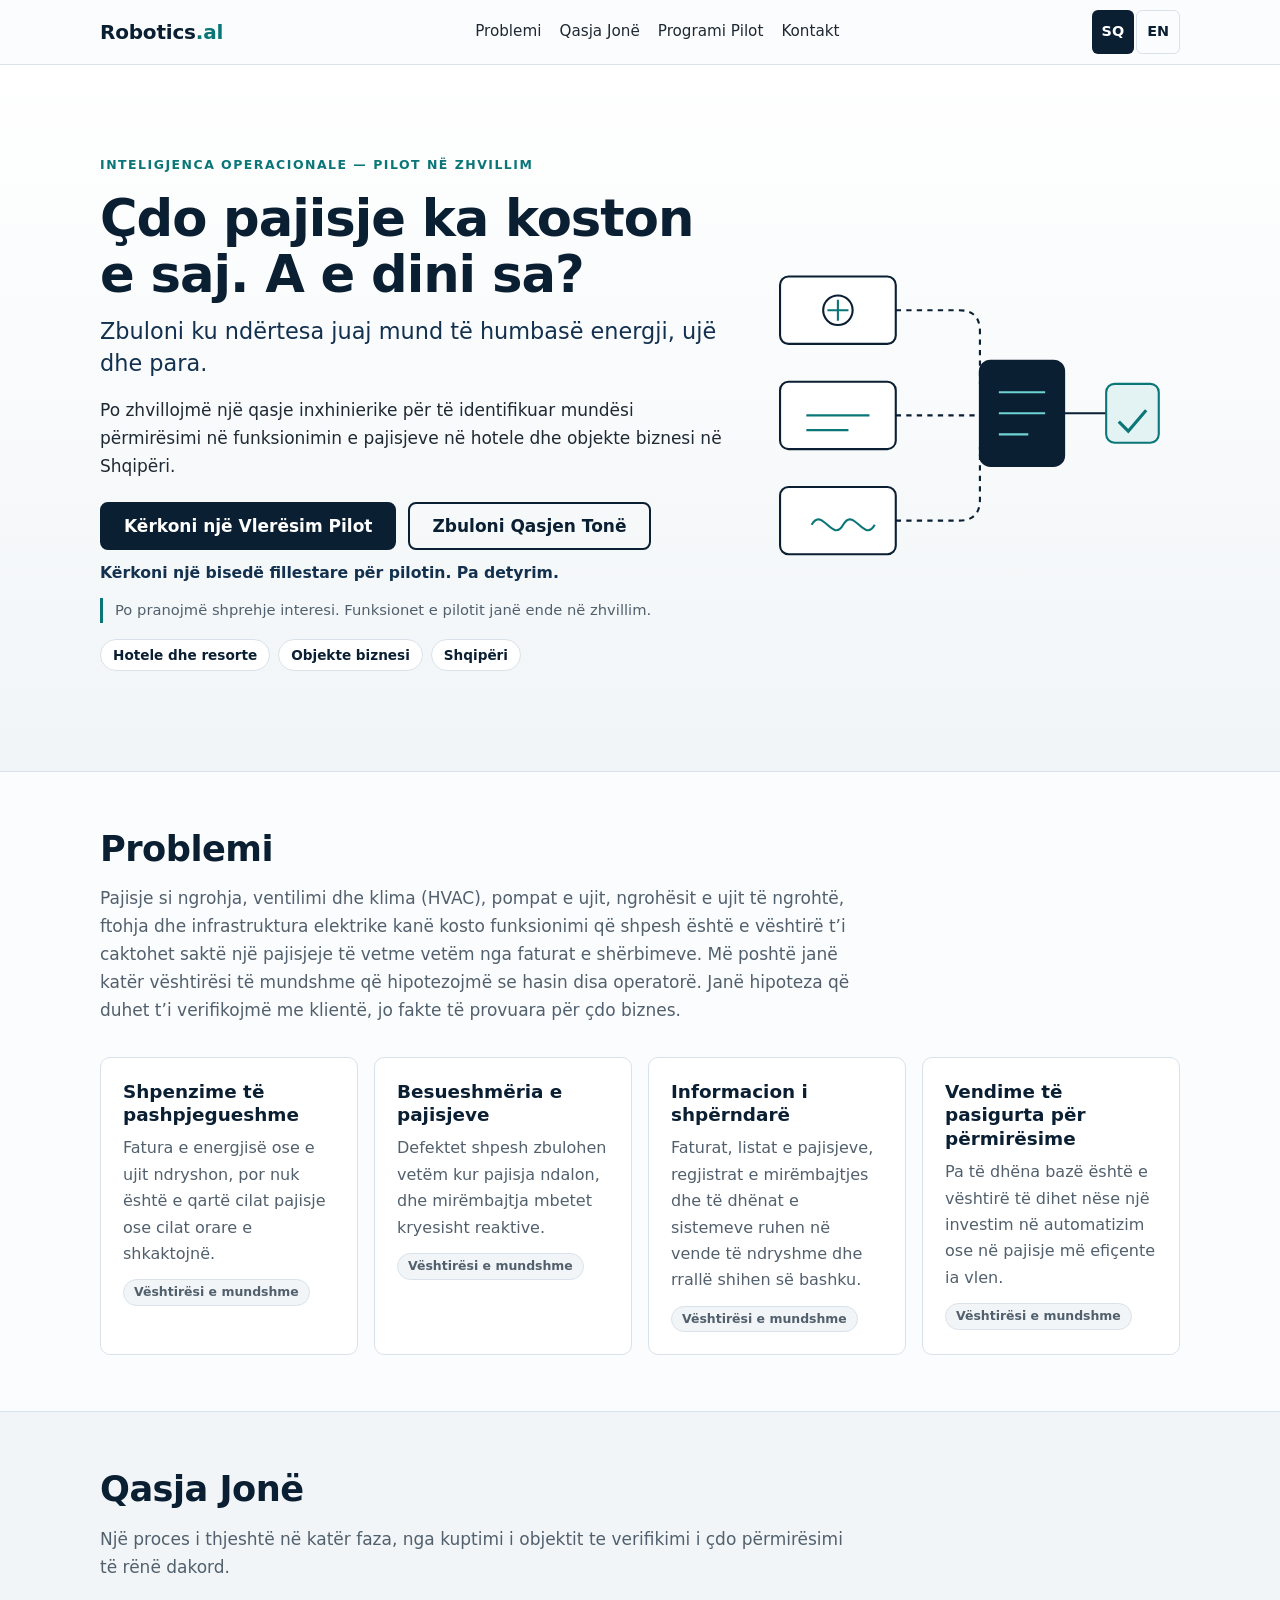
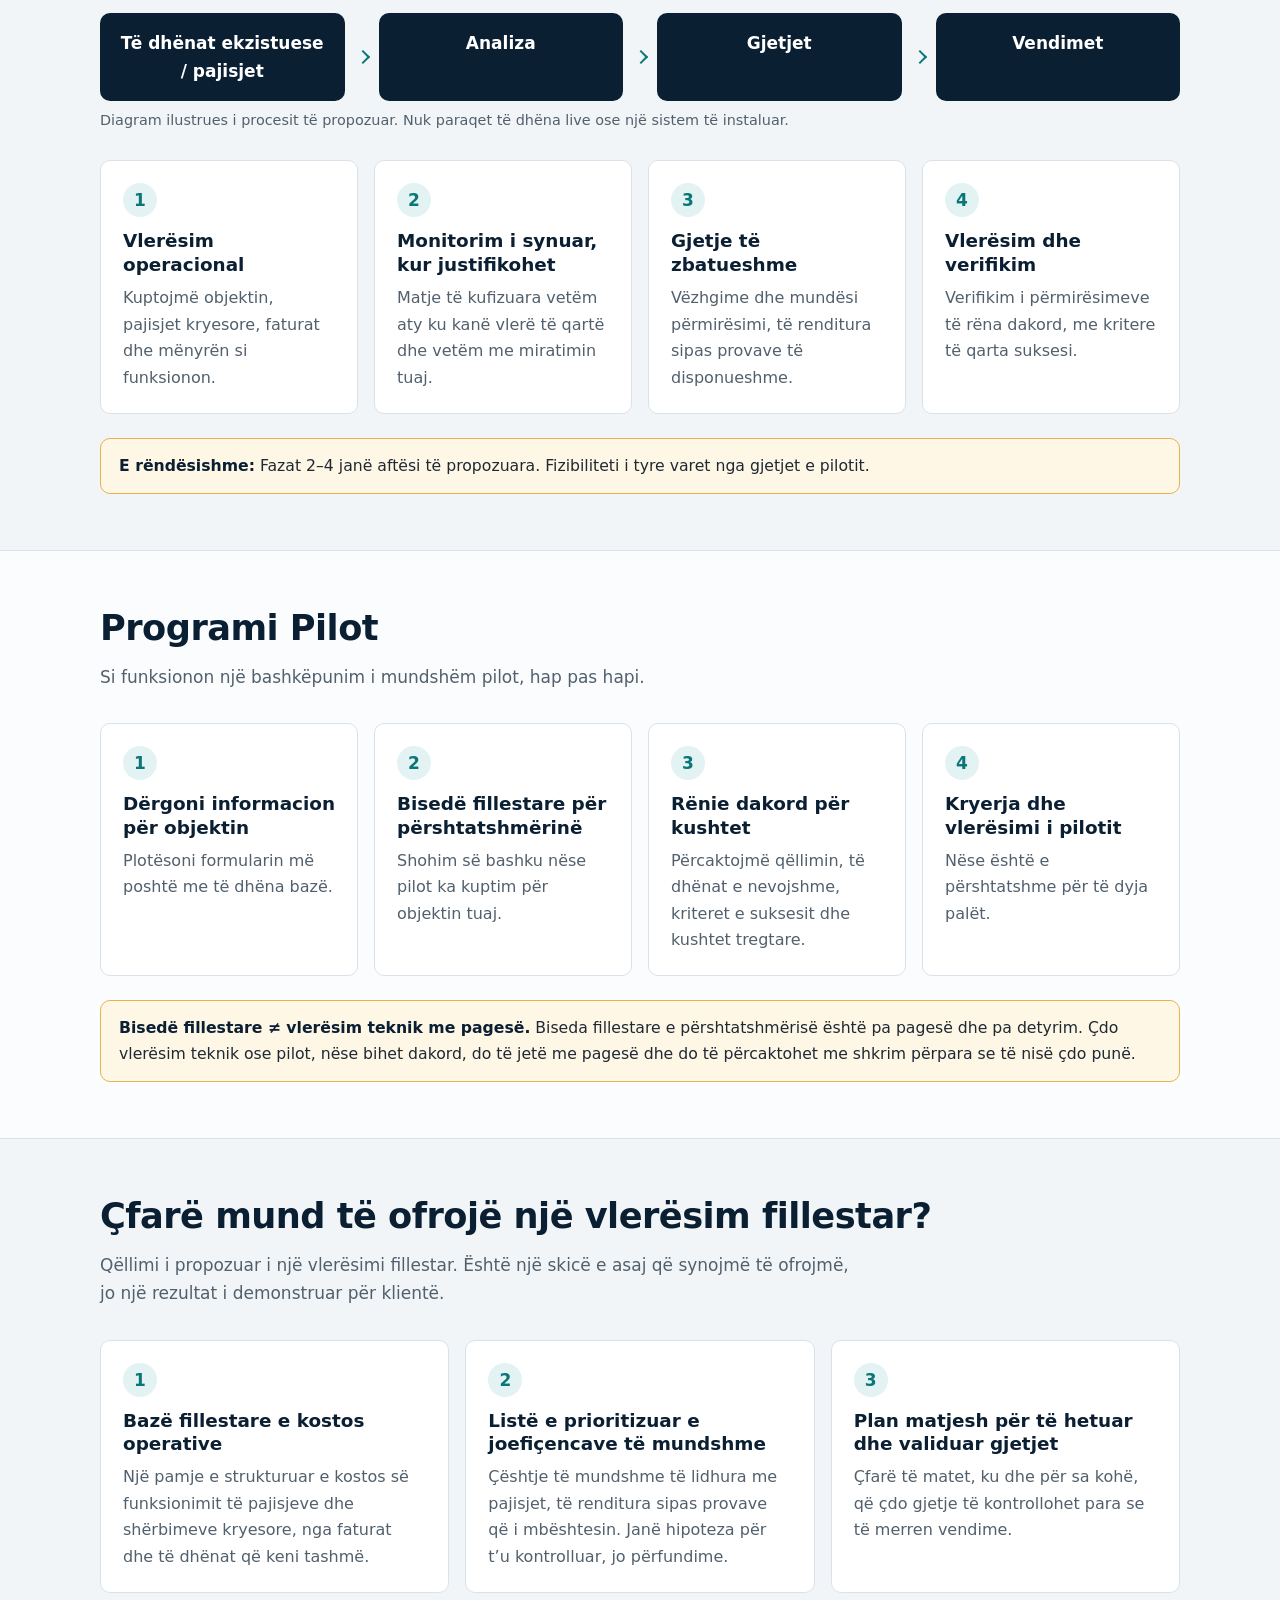
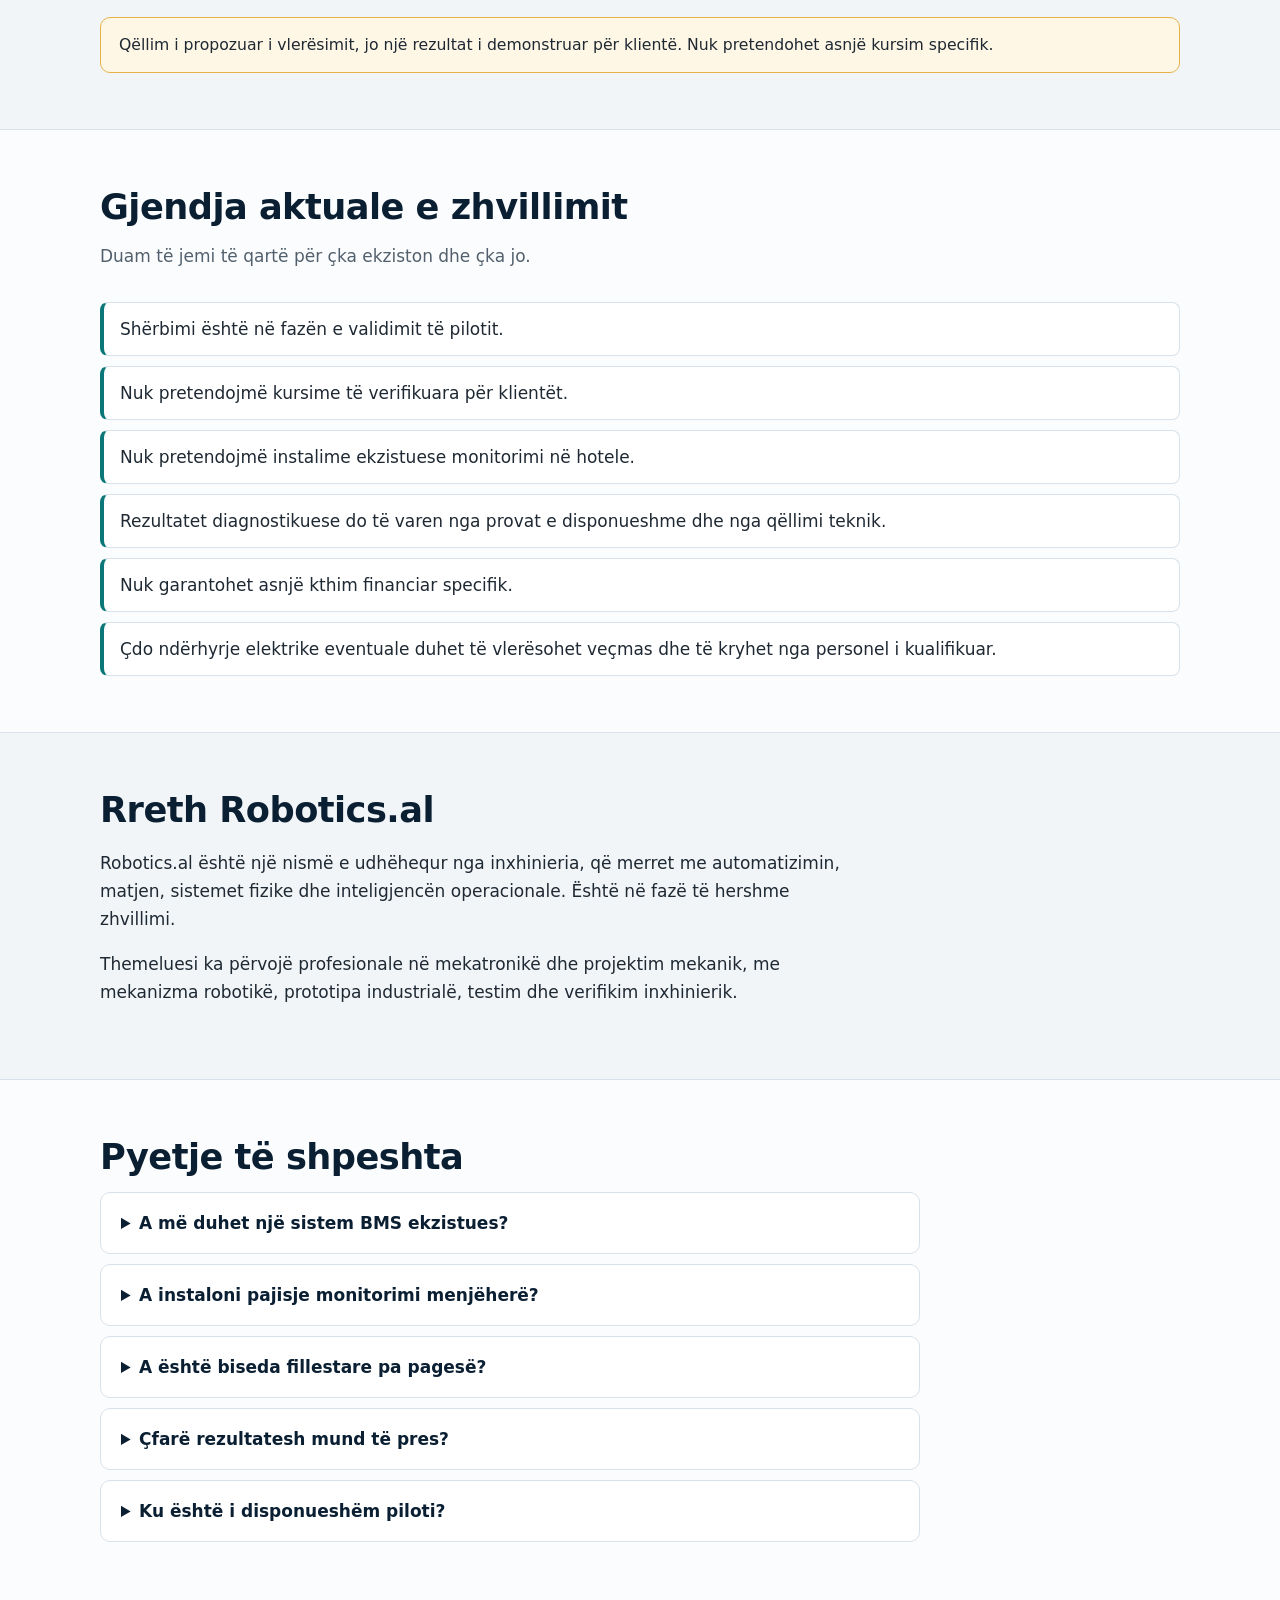
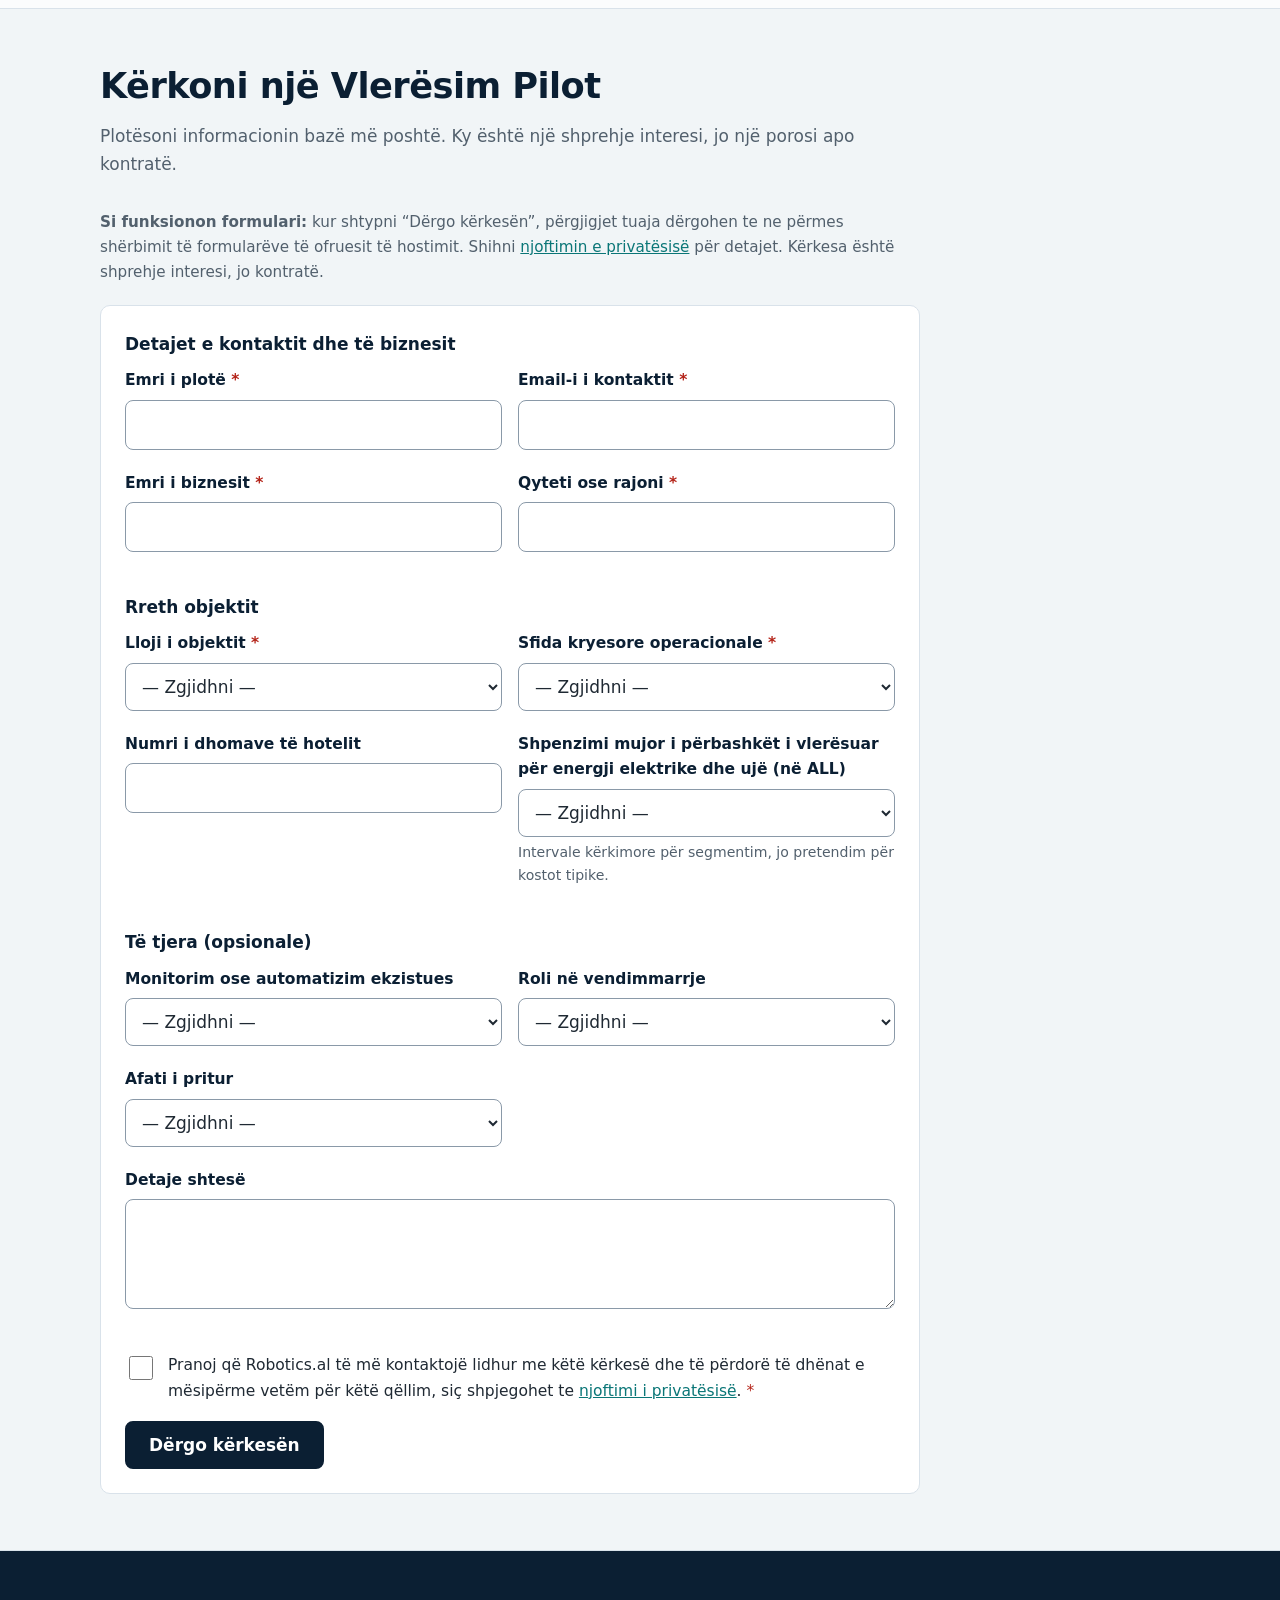
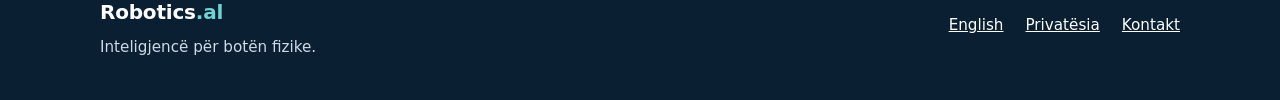
==== public/index.html @ 5d9e0611 "feat: Netlify deployment, Netlify Forms, hero clarity and assessment scope - Move site into public/ " ====
<!doctype html>
<html lang="sq">
<head>
<meta charset="utf-8">
<meta name="viewport" content="width=device-width, initial-scale=1">
<title>Robotics.al — Inteligjencë operacionale për hotele dhe objekte biznesi | Pilot në zhvillim</title>
<meta name="description" content="Robotics.al po zhvillon një qasje inxhinierike për të identifikuar mundësi përmirësimi në funksionimin e pajisjeve në hotele dhe objekte biznesi në Shqipëri. Pilot në zhvillim; po pranojmë shprehje interesi.">
<link rel="canonical" href="https://robotics.al/">
<link rel="alternate" hreflang="sq" href="https://robotics.al/">
<link rel="alternate" hreflang="en" href="https://robotics.al/en/">
<link rel="alternate" hreflang="x-default" href="https://robotics.al/">
<meta property="og:type" content="website">
<meta property="og:site_name" content="Robotics.al">
<meta property="og:title" content="Robotics.al — Inteligjencë operacionale për hotele dhe objekte biznesi | Pilot në zhvillim">
<meta property="og:description" content="Robotics.al po zhvillon një qasje inxhinierike për të identifikuar mundësi përmirësimi në funksionimin e pajisjeve në hotele dhe objekte biznesi në Shqipëri. Pilot në zhvillim; po pranojmë shprehje interesi.">
<meta property="og:url" content="https://robotics.al/">
<meta property="og:locale" content="sq_AL">
<meta property="og:image" content="https://robotics.al/assets/img/og-sq.png">
<meta property="og:image:width" content="1200">
<meta property="og:image:height" content="630">
<meta property="og:image:alt" content="Çdo pajisje ka koston e saj. A e dini sa? Robotics.al">
<meta name="twitter:card" content="summary_large_image">
<meta name="robots" content="noindex, nofollow">
<meta name="theme-color" content="#0b1f33">
<link rel="icon" href="assets/img/favicon.svg" type="image/svg+xml">
<link rel="stylesheet" href="assets/css/styles.css">
</head>
<body>
<a class="skip" href="#main">Kalo te përmbajtja</a>
<header class="site-header"><div class="wrap bar">
<a class="brand" href="./" aria-label="Robotics.al">Robotics<span>.al</span></a>
<nav class="nav" aria-label="Navigimi kryesor"><a href="./#problem">Problemi</a><a href="./#approach">Qasja Jonë</a><a href="./#pilot">Programi Pilot</a><a href="./#contact">Kontakt</a></nav>
<div class="lang" role="group" aria-label="Gjuha"><span aria-current="true">SQ</span><a href="en/" hreflang="en" lang="en">EN</a></div>
</div></header>
<main id="main">
<section class="hero"><div class="wrap"><div>
<p class="eyebrow">Inteligjenca operacionale — Pilot në zhvillim</p>
<h1>Çdo pajisje ka koston e saj. A e dini sa?</h1>
<p class="lead">Zbuloni ku ndërtesa juaj mund të humbasë energji, ujë dhe para.</p>
<p>Po zhvillojmë një qasje inxhinierike për të identifikuar mundësi përmirësimi në funksionimin e pajisjeve në hotele dhe objekte biznesi në Shqipëri.</p>
<div class="cta"><a class="btn btn-primary" href="#contact">Kërkoni një Vlerësim Pilot</a><a class="btn btn-secondary" href="#approach">Zbuloni Qasjen Tonë</a></div>
<p class="micro">Kërkoni një bisedë fillestare për pilotin. Pa detyrim.</p>
<p class="disclosure">Po pranojmë shprehje interesi. Funksionet e pilotit janë ende në zhvillim.</p>
<ul class="audience"><li>Hotele dhe resorte</li><li>Objekte biznesi</li><li>Shqipëri</li></ul>
</div><svg class="hero-art" viewBox="0 0 400 320" role="img" aria-label="Skemë ilustruese: pajisje të lidhura me analizë dhe vendime" xmlns="http://www.w3.org/2000/svg">
<g fill="none" stroke="#0b1f33" stroke-width="2">
<rect x="20" y="30" width="110" height="64" rx="8" fill="#fff"/><rect x="20" y="130" width="110" height="64" rx="8" fill="#fff"/><rect x="20" y="230" width="110" height="64" rx="8" fill="#fff"/>
<circle cx="75" cy="62" r="14"/><path d="M75 52v20M65 62h20" stroke="#0a7677"/>
<path d="M45 162h60M45 176h40" stroke="#0a7677"/><path d="M50 266c10-18 20 18 30 0s20 18 30 0" stroke="#0a7677"/>
<path d="M130 62h60q20 0 20 20v50M130 162h80M130 262h60q20 0 20-20v-50" stroke-dasharray="5 5"/>
<rect x="210" y="110" width="80" height="100" rx="10" fill="#0b1f33"/><path d="M228 140h44M228 160h44M228 180h28" stroke="#6fd3d3"/>
<path d="M290 160h40"/><rect x="330" y="132" width="50" height="56" rx="8" fill="#e3f2f2" stroke="#0a7677"/><path d="M342 168l9 9 17-20" stroke="#0a7677" stroke-width="3"/>
</g></svg></div></section>
<section id="problem"><div class="wrap"><h2>Problemi</h2><p class="intro">Pajisje si ngrohja, ventilimi dhe klima (HVAC), pompat e ujit, ngrohësit e ujit të ngrohtë, ftohja dhe infrastruktura elektrike kanë kosto funksionimi që shpesh është e vështirë t’i caktohet saktë një pajisjeje të vetme vetëm nga faturat e shërbimeve. Më poshtë janë katër vështirësi të mundshme që hipotezojmë se hasin disa operatorë. Janë hipoteza që duhet t’i verifikojmë me klientë, jo fakte të provuara për çdo biznes.</p><div class="grid cols-4"><div class="card"><h3>Shpenzime të pashpjegueshme</h3><p>Fatura e energjisë ose e ujit ndryshon, por nuk është e qartë cilat pajisje ose cilat orare e shkaktojnë.</p><span class="tag">Vështirësi e mundshme</span></div><div class="card"><h3>Besueshmëria e pajisjeve</h3><p>Defektet shpesh zbulohen vetëm kur pajisja ndalon, dhe mirëmbajtja mbetet kryesisht reaktive.</p><span class="tag">Vështirësi e mundshme</span></div><div class="card"><h3>Informacion i shpërndarë</h3><p>Faturat, listat e pajisjeve, regjistrat e mirëmbajtjes dhe të dhënat e sistemeve ruhen në vende të ndryshme dhe rrallë shihen së bashku.</p><span class="tag">Vështirësi e mundshme</span></div><div class="card"><h3>Vendime të pasigurta për përmirësime</h3><p>Pa të dhëna bazë është e vështirë të dihet nëse një investim në automatizim ose në pajisje më efiçente ia vlen.</p><span class="tag">Vështirësi e mundshme</span></div></div></div></section>
<section id="approach" class="alt"><div class="wrap"><h2>Qasja Jonë</h2><p class="intro">Një proces i thjeshtë në katër faza, nga kuptimi i objektit te verifikimi i çdo përmirësimi të rënë dakord.</p>
<ol class="flow" aria-label="Diagram ilustrues i procesit të propozuar. Nuk paraqet të dhëna live ose një sistem të instaluar."><li>Të dhënat ekzistuese / pajisjet</li><li>Analiza</li><li>Gjetjet</li><li>Vendimet</li></ol><p class="caption">Diagram ilustrues i procesit të propozuar. Nuk paraqet të dhëna live ose një sistem të instaluar.</p>
<div class="grid cols-4 mt"><div class="card"><span class="num" aria-hidden="true">1</span><h3>Vlerësim operacional</h3><p>Kuptojmë objektin, pajisjet kryesore, faturat dhe mënyrën si funksionon.</p></div><div class="card"><span class="num" aria-hidden="true">2</span><h3>Monitorim i synuar, kur justifikohet</h3><p>Matje të kufizuara vetëm aty ku kanë vlerë të qartë dhe vetëm me miratimin tuaj.</p></div><div class="card"><span class="num" aria-hidden="true">3</span><h3>Gjetje të zbatueshme</h3><p>Vëzhgime dhe mundësi përmirësimi, të renditura sipas provave të disponueshme.</p></div><div class="card"><span class="num" aria-hidden="true">4</span><h3>Vlerësim dhe verifikim</h3><p>Verifikim i përmirësimeve të rëna dakord, me kritere të qarta suksesi.</p></div></div><div class="note"><strong>E rëndësishme:</strong> Fazat 2–4 janë aftësi të propozuara. Fizibiliteti i tyre varet nga gjetjet e pilotit.</div></div></section>
<section id="pilot"><div class="wrap"><h2>Programi Pilot</h2><p class="intro">Si funksionon një bashkëpunim i mundshëm pilot, hap pas hapi.</p><div class="grid cols-4"><div class="card"><span class="num" aria-hidden="true">1</span><h3>Dërgoni informacion për objektin</h3><p>Plotësoni formularin më poshtë me të dhëna bazë.</p></div><div class="card"><span class="num" aria-hidden="true">2</span><h3>Bisedë fillestare për përshtatshmërinë</h3><p>Shohim së bashku nëse pilot ka kuptim për objektin tuaj.</p></div><div class="card"><span class="num" aria-hidden="true">3</span><h3>Rënie dakord për kushtet</h3><p>Përcaktojmë qëllimin, të dhënat e nevojshme, kriteret e suksesit dhe kushtet tregtare.</p></div><div class="card"><span class="num" aria-hidden="true">4</span><h3>Kryerja dhe vlerësimi i pilotit</h3><p>Nëse është e përshtatshme për të dyja palët.</p></div></div><div class="note"><strong>Bisedë fillestare ≠ vlerësim teknik me pagesë.</strong> Biseda fillestare e përshtatshmërisë është pa pagesë dhe pa detyrim. Çdo vlerësim teknik ose pilot, nëse bihet dakord, do të jetë me pagesë dhe do të përcaktohet me shkrim përpara se të nisë çdo punë.</div></div></section>
<section id="assessment" class="alt"><div class="wrap"><h2>Çfarë mund të ofrojë një vlerësim fillestar?</h2><p class="intro">Qëllimi i propozuar i një vlerësimi fillestar. Është një skicë e asaj që synojmë të ofrojmë, jo një rezultat i demonstruar për klientë.</p><div class="grid cols-3"><div class="card"><span class="num" aria-hidden="true">1</span><h3>Bazë fillestare e kostos operative</h3><p>Një pamje e strukturuar e kostos së funksionimit të pajisjeve dhe shërbimeve kryesore, nga faturat dhe të dhënat që keni tashmë.</p></div><div class="card"><span class="num" aria-hidden="true">2</span><h3>Listë e prioritizuar e joefiçencave të mundshme</h3><p>Çështje të mundshme të lidhura me pajisjet, të renditura sipas provave që i mbështesin. Janë hipoteza për t’u kontrolluar, jo përfundime.</p></div><div class="card"><span class="num" aria-hidden="true">3</span><h3>Plan matjesh për të hetuar dhe validuar gjetjet</h3><p>Çfarë të matet, ku dhe për sa kohë, që çdo gjetje të kontrollohet para se të merren vendime.</p></div></div><div class="note">Qëllim i propozuar i vlerësimit, jo një rezultat i demonstruar për klientë. Nuk pretendohet asnjë kursim specifik.</div></div></section>
<section id="status"><div class="wrap"><h2>Gjendja aktuale e zhvillimit</h2><p class="intro">Duam të jemi të qartë për çka ekziston dhe çka jo.</p><ul class="status"><li>Shërbimi është në fazën e validimit të pilotit.</li><li>Nuk pretendojmë kursime të verifikuara për klientët.</li><li>Nuk pretendojmë instalime ekzistuese monitorimi në hotele.</li><li>Rezultatet diagnostikuese do të varen nga provat e disponueshme dhe nga qëllimi teknik.</li><li>Nuk garantohet asnjë kthim financiar specifik.</li><li>Çdo ndërhyrje elektrike eventuale duhet të vlerësohet veçmas dhe të kryhet nga personel i kualifikuar.</li></ul></div></section>
<section id="about" class="alt"><div class="wrap"><h2>Rreth Robotics.al</h2><div class="measure"><p>Robotics.al është një nismë e udhëhequr nga inxhinieria, që merret me automatizimin, matjen, sistemet fizike dhe inteligjencën operacionale. Është në fazë të hershme zhvillimi.</p><p>Themeluesi ka përvojë profesionale në mekatronikë dhe projektim mekanik, me mekanizma robotikë, prototipa industrialë, testim dhe verifikim inxhinierik.</p></div></div></section>
<section id="faq"><div class="wrap"><h2>Pyetje të shpeshta</h2><div class="measure-wide"><details><summary>A më duhet një sistem BMS ekzistues?</summary><p>Jo. Një BMS ose matës ekzistues mund të ndihmojë, por nuk është kusht. Pika e nisjes është një bisedë mbi të dhënat që keni tashmë, si faturat, lista e pajisjeve dhe regjistrat e mirëmbajtjes.</p></details><details><summary>A instaloni pajisje monitorimi menjëherë?</summary><p>Jo. Fillojmë me një vlerësim. Monitorimi propozohet vetëm aty ku justifikohet dhe bie dakord me shkrim. Çdo punë elektrike vlerësohet veçmas dhe kryhet nga personel i kualifikuar.</p></details><details><summary>A është biseda fillestare pa pagesë?</summary><p>Po, biseda fillestare e përshtatshmërisë është pa pagesë dhe pa detyrim. Një vlerësim teknik ose pilot, nëse bihet dakord, do të ketë kosto që përcaktohet paraprakisht.</p></details><details><summary>Çfarë rezultatesh mund të pres?</summary><p>Nuk premtojmë kursime. Pilot mund të nxjerrë vëzhgime dhe mundësi përmirësimi, ose të konkludojë se ka pak për t’u përmirësuar. Rezultati varet nga provat e disponueshme dhe nga qëllimi i rënë dakord.</p></details><details><summary>Ku është i disponueshëm piloti?</summary><p>Fokusi ynë është te objektet në Shqipëri. Disponueshmëria sipas qytetit ose rajonit do të konfirmohet në bisedën fillestare.</p></details></div></div></section>
<section id="contact" class="alt"><div class="wrap"><h2>Kërkoni një Vlerësim Pilot</h2><p class="intro">Plotësoni informacionin bazë më poshtë. Ky është një shprehje interesi, jo një porosi apo kontratë.</p><p class="mailnote"><strong>Si funksionon formulari:</strong> kur shtypni “Dërgo kërkesën”, përgjigjet tuaja dërgohen te ne përmes shërbimit të formularëve të ofruesit të hostimit. Shihni <a href="privacy/">njoftimin e privatësisë</a> për detajet. Kërkesa është shprehje interesi, jo kontratë.</p><form id="enquiry-form" class="form" name="pilot-enquiry" method="POST" action="thank-you/" data-netlify="true" netlify-honeypot="bot-field" data-err-required="Kjo fushë është e detyrueshme." data-err-email="Shkruani një adresë emaili të vlefshme." data-err-summary="Ju lutemi korrigjoni fushat e shënuara." data-sending="Po dërgohet…" data-success="Faleminderit. Kërkesa juaj u pranua. Do t’ju kontaktojmë për të diskutuar përshtatshmërinë e pilotit." data-err-send="Kërkesa nuk u dërgua. Ju lutemi provoni përsëri pas pak. Të dhënat tuaja janë ruajtur në formular." data-send="Dërgo kërkesën">
<input type="hidden" name="form-name" value="pilot-enquiry"><input type="hidden" name="language" value="sq">
<p class="hp" hidden><label>Do not fill this out: <input name="bot-field" tabindex="-1" autocomplete="off"></label></p>
<fieldset><legend>Detajet e kontaktit dhe të biznesit</legend>
<div class="row two"><div class="field"><label for="f-name">Emri i plotë <span class="req" aria-hidden="true">*</span></label><input id="f-name" name="name" type="text" required aria-required="true" aria-describedby="err-f-name" autocomplete="name"><p class="error" id="err-f-name" role="alert"></p></div><div class="field"><label for="f-email">Email-i i kontaktit <span class="req" aria-hidden="true">*</span></label><input id="f-email" name="email" type="email" required aria-required="true" aria-describedby="err-f-email" autocomplete="email" inputmode="email"><p class="error" id="err-f-email" role="alert"></p></div></div>
<div class="row two"><div class="field"><label for="f-biz">Emri i biznesit <span class="req" aria-hidden="true">*</span></label><input id="f-biz" name="business" type="text" required aria-required="true" aria-describedby="err-f-biz" autocomplete="organization"><p class="error" id="err-f-biz" role="alert"></p></div><div class="field"><label for="f-city">Qyteti ose rajoni <span class="req" aria-hidden="true">*</span></label><input id="f-city" name="city" type="text" required aria-required="true" aria-describedby="err-f-city" ><p class="error" id="err-f-city" role="alert"></p></div></div>
</fieldset>
<fieldset><legend>Rreth objektit</legend>
<div class="row two"><div class="field"><label for="f-type">Lloji i objektit <span class="req" aria-hidden="true">*</span></label><select id="f-type" name="facility_type" required aria-required="true" aria-describedby="err-f-type"><option value="">— Zgjidhni —</option><option value="hotel">Hotel ose resort</option><option value="guesthouse">Pension ose bujtinë</option><option value="commercial">Ndërtesë biznesi ose zyra</option><option value="retail">Qendër tregtare ose dyqan</option><option value="other">Tjetër</option></select><p class="error" id="err-f-type" role="alert"></p></div><div class="field"><label for="f-chal">Sfida kryesore operacionale <span class="req" aria-hidden="true">*</span></label><select id="f-chal" name="challenge" required aria-required="true" aria-describedby="err-f-chal"><option value="">— Zgjidhni —</option><option value="costs">Shpenzime të pashpjegueshme energjie ose uji</option><option value="maintenance">Defekte dhe mirëmbajtje e pajisjeve</option><option value="visibility">Mungesë dukshmërie mbi funksionimin e pajisjeve</option><option value="investment">Vlerësimi i investimeve në automatizim</option><option value="other">Tjetër</option></select><p class="error" id="err-f-chal" role="alert"></p></div></div>
<div class="row two"><div class="field"><label for="f-rooms">Numri i dhomave të hotelit</label><input id="f-rooms" name="rooms" type="number" aria-describedby="err-f-rooms" min="0" max="5000" inputmode="numeric"><p class="error" id="err-f-rooms" role="alert"></p></div><div class="field"><label for="f-spend">Shpenzimi mujor i përbashkët i vlerësuar për energji elektrike dhe ujë (në ALL)</label><select id="f-spend" name="monthly_spend" aria-describedby="err-f-spend h-f-spend"><option value="">— Zgjidhni —</option><option value="lt100">Nën 100,000 ALL</option><option value="100-300">100,000–300,000 ALL</option><option value="300-700">300,000–700,000 ALL</option><option value="gt700">Mbi 700,000 ALL</option><option value="unknown">Nuk e di / preferoj të mos e them</option></select><p class="hint" id="h-f-spend">Intervale kërkimore për segmentim, jo pretendim për kostot tipike.</p><p class="error" id="err-f-spend" role="alert"></p></div></div>
</fieldset>
<fieldset><legend>Të tjera (opsionale)</legend>
<div class="row two"><div class="field"><label for="f-mon">Monitorim ose automatizim ekzistues</label><select id="f-mon" name="monitoring" aria-describedby="err-f-mon"><option value="">— Zgjidhni —</option><option value="none">Asnjë</option><option value="bms">Sistem BMS</option><option value="some">Disa matës ose sensorë</option><option value="unsure">Nuk jam i sigurt</option></select><p class="error" id="err-f-mon" role="alert"></p></div><div class="field"><label for="f-role">Roli në vendimmarrje</label><select id="f-role" name="role" aria-describedby="err-f-role"><option value="">— Zgjidhni —</option><option value="owner">Pronar</option><option value="manager">Drejtues ose menaxher</option><option value="technical">Teknik ose mirëmbajtje</option><option value="other">Tjetër</option></select><p class="error" id="err-f-role" role="alert"></p></div></div>
<div class="row two"><div class="field"><label for="f-time">Afati i pritur</label><select id="f-time" name="timeline" aria-describedby="err-f-time"><option value="">— Zgjidhni —</option><option value="explore">Vetëm po eksploroj</option><option value="3m">Brenda 3 muajve</option><option value="3-12m">3–12 muaj</option><option value="unsure">Nuk e di ende</option></select><p class="error" id="err-f-time" role="alert"></p></div><div></div></div>
<div class="field"><label for="f-more">Detaje shtesë</label><textarea id="f-more" name="details" aria-describedby="err-f-more"></textarea><p class="error" id="err-f-more" role="alert"></p></div>
</fieldset>
<div class="field"><div class="check"><input id="f-consent" name="consent" type="checkbox" value="yes" required aria-required="true" aria-describedby="err-f-consent"><label for="f-consent">Pranoj që Robotics.al të më kontaktojë lidhur me këtë kërkesë dhe të përdorë të dhënat e mësipërme vetëm për këtë qëllim, siç shpjegohet te <a href="privacy/">njoftimi i privatësisë</a>. <span class="req" aria-hidden="true">*</span></label></div><p class="error" id="err-f-consent" role="alert"></p></div>
<div class="form-actions"><button class="btn btn-primary" type="submit" id="send-btn">Dërgo kërkesën</button></div>
<div id="form-status" class="status-msg" role="status" aria-live="polite" tabindex="-1"></div>
</form></div></section>
</main>
<script src="assets/js/site.js" defer></script>
<footer><div class="wrap foot">
<div><a class="brand" href="./">Robotics<span>.al</span></a><br>Inteligjencë për botën fizike.</div>
<ul><li><a href="en/" lang="en" hreflang="en">English</a></li><li><a href="privacy/">Privatësia</a></li><li><a href="./#contact">Kontakt</a></li></ul>
</div></footer>
</body></html>
---- public/assets/css/styles.css ----
/* Robotics.al V1 — restrained engineering look. System fonts only, no external requests. */
:root{
  --ink:#1f2933; --muted:#52606d; --navy:#0b1f33; --navy-2:#13314f;
  --teal:#0a7677; --teal-soft:#e3f2f2; --bg:#fbfcfd; --bg-alt:#f1f5f7;
  --line:#d9e2ea; --warn-bg:#fff7e6; --warn-line:#e6b34a; --err:#b42318;
  --radius:10px; --max:1120px;
  --font:system-ui,-apple-system,"Segoe UI",Roboto,"Helvetica Neue",Arial,sans-serif;
}
*,*::before,*::after{box-sizing:border-box}
html{scroll-behavior:smooth;scroll-padding-top:110px;-webkit-text-size-adjust:100%}
body{margin:0;font-family:var(--font);font-size:1.0625rem;line-height:1.65;color:var(--ink);background:var(--bg)}
img,svg{max-width:100%;height:auto}
a{color:var(--teal)}
a:hover{color:var(--navy)}
:focus-visible{outline:3px solid #f5a623;outline-offset:2px;border-radius:3px}
.wrap{width:100%;max-width:var(--max);margin:0 auto;padding:0 20px}
.skip{position:absolute;left:-999px;top:0;background:var(--navy);color:#fff;padding:10px 16px;z-index:100}
.skip:focus{left:8px;top:8px}

/* Header */
.site-header{position:static;top:0;z-index:50;background:rgba(251,252,253,.96);border-bottom:1px solid var(--line);backdrop-filter:saturate(1.2) blur(6px)}
.bar{display:flex;flex-wrap:wrap;align-items:center;justify-content:space-between;gap:6px 20px;padding-top:10px;padding-bottom:10px}
.brand{font-weight:700;font-size:1.25rem;letter-spacing:-.01em;color:var(--navy);text-decoration:none}
.brand span{color:var(--teal)}
.nav{display:flex;flex-wrap:wrap;gap:4px 18px;order:3;width:100%;font-size:.95rem}
.nav a{color:var(--ink);text-decoration:none;padding:8px 0;min-height:44px;display:inline-flex;align-items:center}
.nav a:hover{color:var(--teal);text-decoration:underline}
.lang{font-size:.9rem;font-weight:600;display:flex;gap:2px}
.lang a,.lang span{padding:8px 10px;min-height:44px;display:inline-flex;align-items:center;border-radius:6px;text-decoration:none}
.lang [aria-current]{background:var(--navy);color:#fff}
.lang a{color:var(--navy);border:1px solid var(--line)}
@media(min-width:900px){.nav{order:0;width:auto}.bar{flex-wrap:nowrap}.site-header{position:sticky}}

/* Hero */
.hero{background:linear-gradient(180deg,#fff 0,var(--bg-alt) 100%);border-bottom:1px solid var(--line);position:relative;overflow:hidden}
.hero .wrap{display:grid;gap:28px;padding-top:34px;padding-bottom:44px}
.eyebrow{font-size:.78rem;font-weight:700;letter-spacing:.12em;text-transform:uppercase;color:var(--teal);margin:0 0 14px}
h1{font-size:clamp(2rem,5.2vw,3.2rem);line-height:1.1;letter-spacing:-.02em;color:var(--navy);margin:0 0 14px}
.lead{font-size:clamp(1.15rem,2.4vw,1.4rem);color:var(--navy-2);font-weight:500;margin:0 0 14px;line-height:1.4}
.hero p{max-width:60ch}
.cta{display:flex;flex-wrap:wrap;gap:12px;margin:22px 0 10px}
.btn{display:inline-flex;align-items:center;justify-content:center;min-height:48px;padding:12px 22px;border-radius:8px;font:inherit;font-weight:600;text-decoration:none;border:2px solid var(--navy);cursor:pointer;line-height:1.2;text-align:center}
.btn-primary{background:var(--navy);color:#fff}
.btn-primary:hover{background:var(--teal);border-color:var(--teal);color:#fff}
.btn-secondary{background:transparent;color:var(--navy)}
.btn-secondary:hover{background:var(--navy);color:#fff}
.disclosure{font-size:.92rem;color:var(--muted);border-left:3px solid var(--teal);padding-left:12px;margin-top:8px}
.hero-art{display:none}
@media(min-width:900px){.hero .wrap{grid-template-columns:1.2fr .8fr;align-items:center}.hero-art{display:block}}

/* Sections */
section{padding:56px 0}
section.alt{background:var(--bg-alt);border-top:1px solid var(--line);border-bottom:1px solid var(--line)}
h2{font-size:clamp(1.6rem,3.6vw,2.2rem);line-height:1.2;letter-spacing:-.015em;color:var(--navy);margin:0 0 14px}
h3{font-size:1.15rem;line-height:1.3;color:var(--navy);margin:0 0 8px}
.intro{max-width:70ch;color:var(--muted);margin:0 0 32px}
.grid{display:grid;gap:16px;grid-template-columns:1fr}
@media(min-width:640px){.grid.cols-2,.grid.cols-4{grid-template-columns:repeat(2,1fr)}}
@media(min-width:1000px){.grid.cols-4{grid-template-columns:repeat(4,1fr)}.grid.cols-3{grid-template-columns:repeat(3,1fr)}}
@media(min-width:640px) and (max-width:999px){.grid.cols-3{grid-template-columns:1fr}}
.card{background:#fff;border:1px solid var(--line);border-radius:var(--radius);padding:22px}
.card p{margin:0;color:var(--muted);font-size:1rem}
.card .num{display:inline-flex;width:34px;height:34px;border-radius:50%;background:var(--teal-soft);color:var(--teal);font-weight:700;align-items:center;justify-content:center;margin-bottom:12px}
.tag{display:inline-block;font-size:.78rem;font-weight:600;color:var(--muted);background:var(--bg-alt);border:1px solid var(--line);border-radius:99px;padding:2px 10px;margin-top:12px}

/* Flow diagram */
.flow{list-style:none;margin:32px 0 8px;padding:0;display:grid;gap:26px;grid-template-columns:1fr}
.flow li{position:relative;background:var(--navy);color:#fff;border-radius:var(--radius);padding:16px 18px;font-weight:600;text-align:center}
.flow li::after{content:"";position:absolute;left:50%;bottom:-17px;width:10px;height:10px;border-right:2px solid var(--teal);border-bottom:2px solid var(--teal);transform:translateX(-50%) rotate(45deg)}
.flow li:last-child::after{display:none}
@media(min-width:800px){.flow{grid-template-columns:repeat(4,1fr);gap:34px}.flow li::after{left:auto;right:-23px;bottom:auto;top:50%;transform:translateY(-50%) rotate(-45deg)}}
.caption{font-size:.9rem;color:var(--muted);margin:8px 0 0}
.note{background:var(--warn-bg);border:1px solid var(--warn-line);border-radius:var(--radius);padding:14px 18px;margin-top:24px;font-size:.98rem}
.note strong{color:var(--navy)}

/* Status list */
.status{list-style:none;padding:0;margin:0;display:grid;gap:10px}
.status li{background:#fff;border:1px solid var(--line);border-left:4px solid var(--teal);border-radius:8px;padding:12px 16px}

/* FAQ */
details{background:#fff;border:1px solid var(--line);border-radius:var(--radius);margin-bottom:10px}
summary{cursor:pointer;font-weight:600;color:var(--navy);padding:16px 20px;min-height:48px;list-style-position:inside}
details[open] summary{border-bottom:1px solid var(--line)}
details p{margin:0;padding:14px 20px 18px;color:var(--muted)}

/* Form */
.form{background:#fff;border:1px solid var(--line);border-radius:var(--radius);padding:24px;max-width:820px}
fieldset{border:0;margin:0 0 20px;padding:0}
legend{font-weight:700;color:var(--navy);margin-bottom:10px;padding:0}
.row{display:grid;gap:16px;grid-template-columns:1fr}
@media(min-width:700px){.row.two{grid-template-columns:1fr 1fr}}
.field{margin-bottom:16px}
label{display:block;font-weight:600;font-size:.97rem;margin-bottom:6px;color:var(--navy)}
.req{color:var(--err)}
.hint{font-size:.88rem;color:var(--muted);margin:4px 0 0}
input,select,textarea{width:100%;min-height:48px;padding:10px 12px;font:inherit;color:var(--ink);background:#fff;border:1.5px solid #8a99a8;border-radius:8px}
textarea{min-height:110px;resize:vertical}
input[aria-invalid="true"],select[aria-invalid="true"],textarea[aria-invalid="true"]{border-color:var(--err)}
.error{color:var(--err);font-size:.9rem;font-weight:600;margin:5px 0 0;min-height:0}
.check{display:flex;gap:12px;align-items:flex-start}
.check input{width:24px;min-height:24px;height:24px;margin-top:3px;flex:none}
.check label{font-weight:400;margin:0;color:var(--ink)}
.form-actions{display:flex;flex-wrap:wrap;gap:12px;margin-top:8px}
.status-msg{margin-top:16px;padding:14px 16px;border-radius:8px;background:var(--teal-soft);border:1px solid #9bd0d0;display:none}
.status-msg.show{display:block}
.status-msg.warn{background:var(--warn-bg);border-color:var(--warn-line)}
.preview{display:none;margin-top:12px}
.preview.show{display:block}
.preview textarea{min-height:220px;font-family:ui-monospace,Menlo,Consolas,monospace;font-size:.9rem}
.mailnote{font-size:.95rem;color:var(--muted);max-width:820px;margin-bottom:20px}

/* Footer */
footer{background:var(--navy);color:#cdd9e5;padding:40px 0;font-size:.95rem}
footer a{color:#fff}
footer .brand{color:#fff}
footer .brand span{color:#6fd3d3}
.foot{display:grid;gap:18px}
.foot ul{list-style:none;padding:0;margin:0;display:flex;flex-wrap:wrap;gap:6px 22px}
.foot a{display:inline-flex;min-height:44px;align-items:center}
@media(min-width:800px){.foot{grid-template-columns:1fr auto;align-items:center}}

/* Prose (privacy) */
.prose{max-width:760px;padding:48px 0 72px}
.prose h2{font-size:1.35rem;margin-top:32px}
.prose ul{padding-left:1.2em}
mark.todo{background:#ffe9a8;padding:1px 5px;border-radius:4px}

@media(prefers-reduced-motion:reduce){html{scroll-behavior:auto}*{transition:none!important;animation:none!important}}

/* v1.1 additions */
.micro{margin:0 0 12px;font-weight:600;color:var(--navy-2);font-size:.98rem}
.audience{list-style:none;display:flex;flex-wrap:wrap;gap:8px;padding:0;margin:16px 0 0}
.audience li{font-size:.85rem;font-weight:600;color:var(--navy);background:#fff;border:1px solid var(--line);border-radius:99px;padding:4px 12px}
.mt{margin-top:28px}.measure{max-width:70ch}.measure-wide{max-width:820px}.ph{font-size:2rem}
.hp{display:none!important}
.status-msg.ok{background:#e6f4ea;border-color:#8fcca0}
.status-msg:focus{outline:3px solid #f5a623}
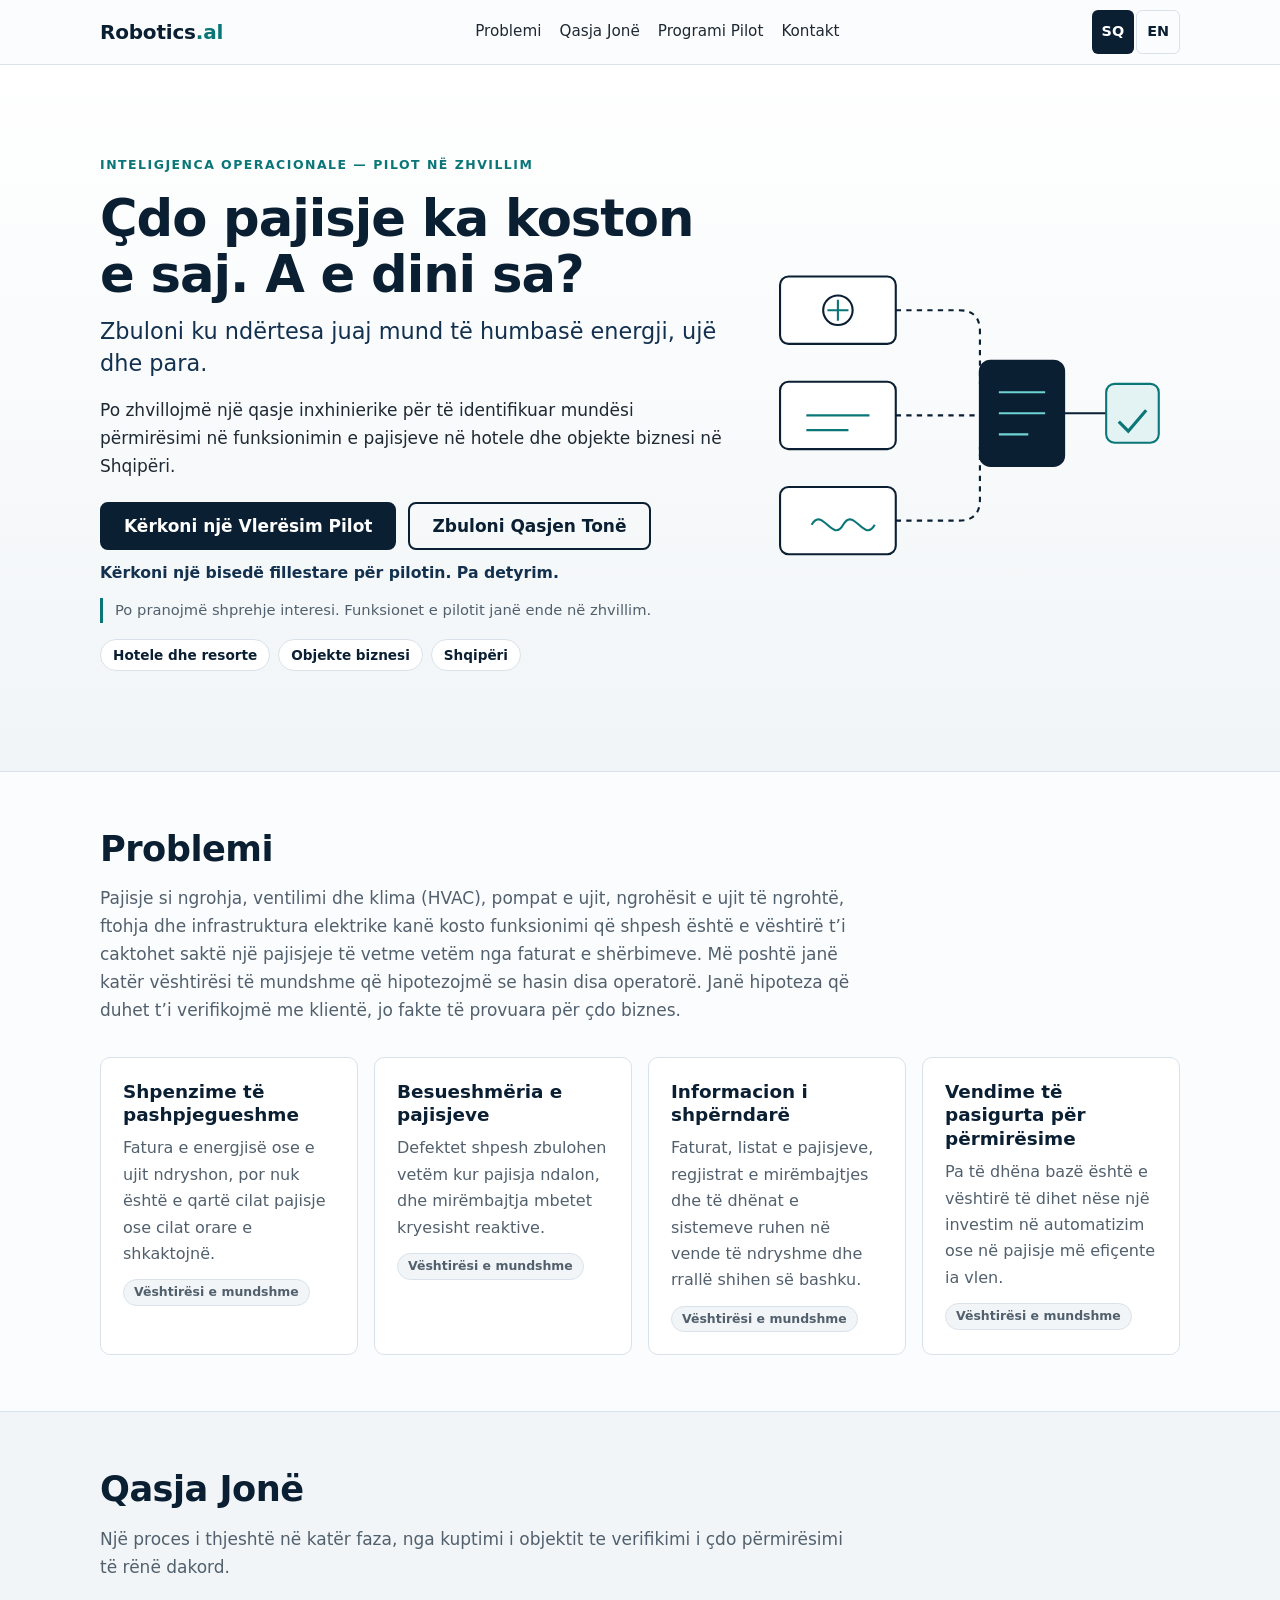
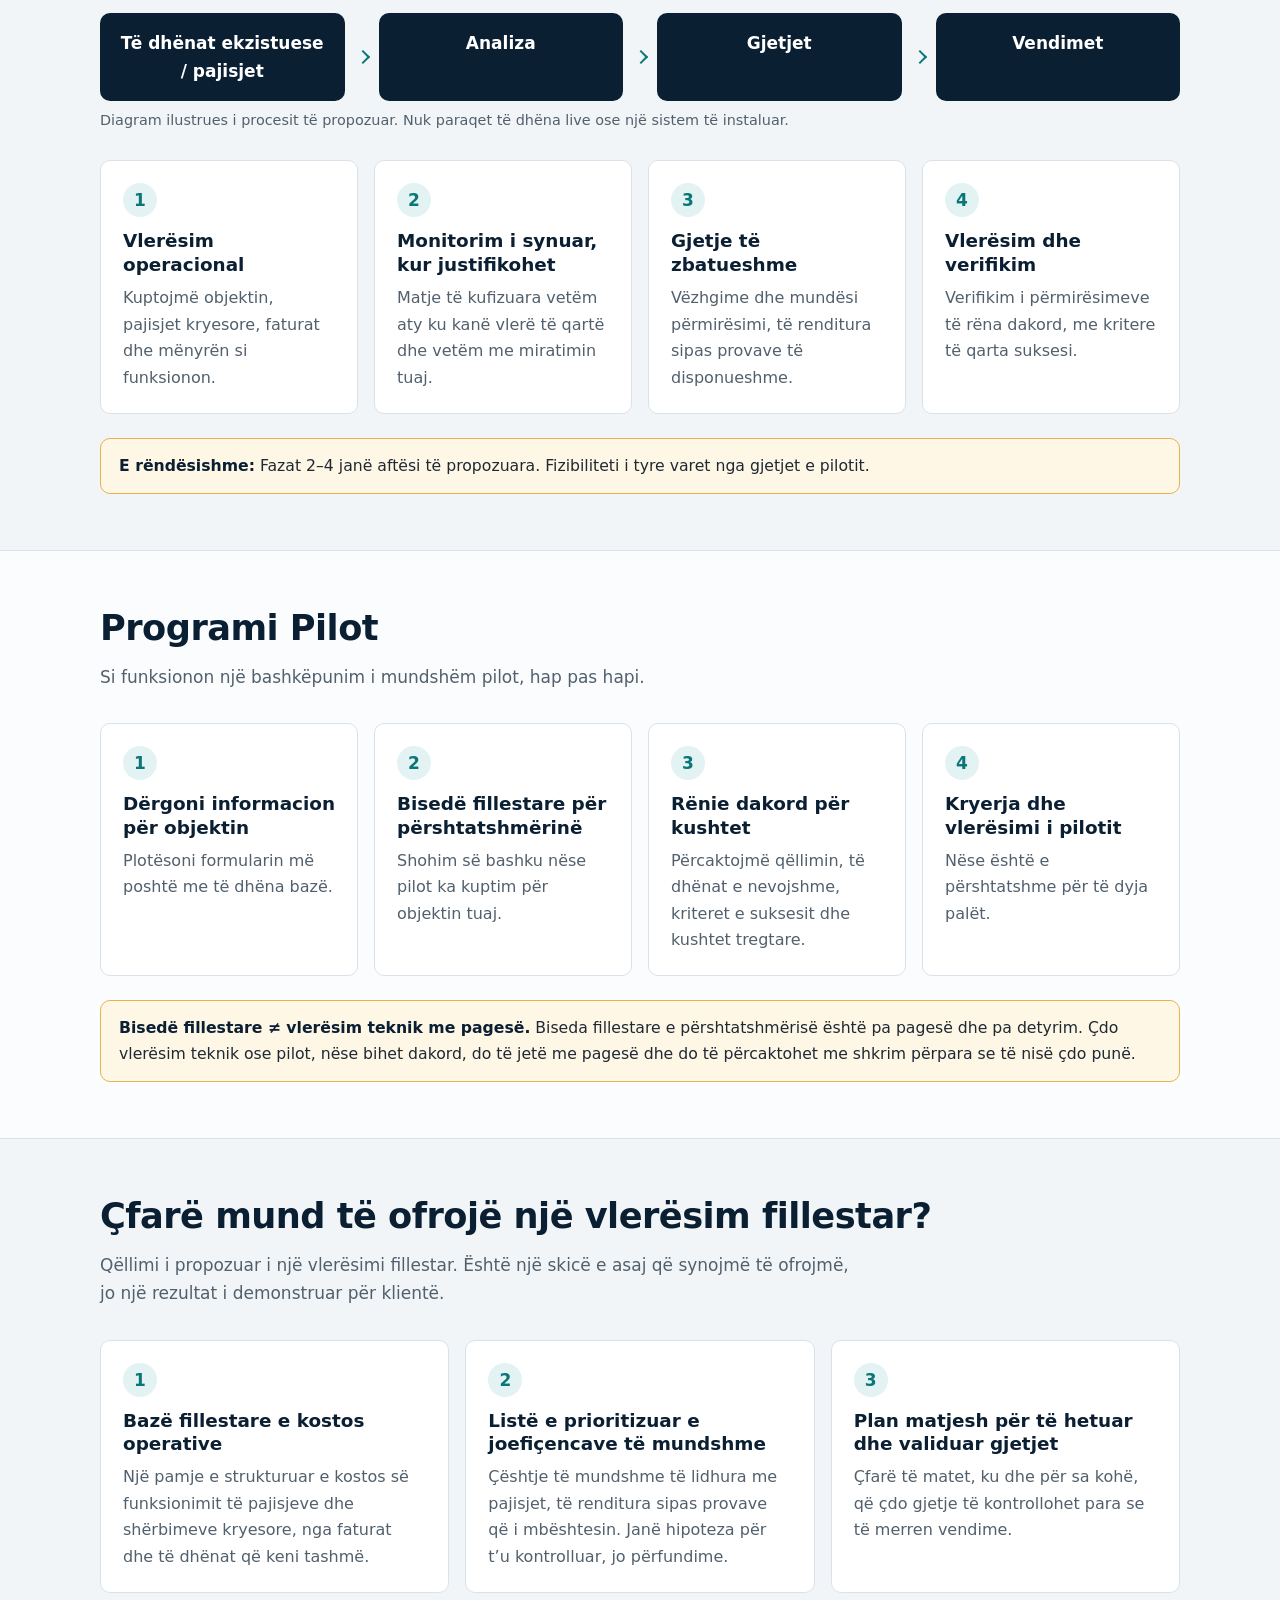
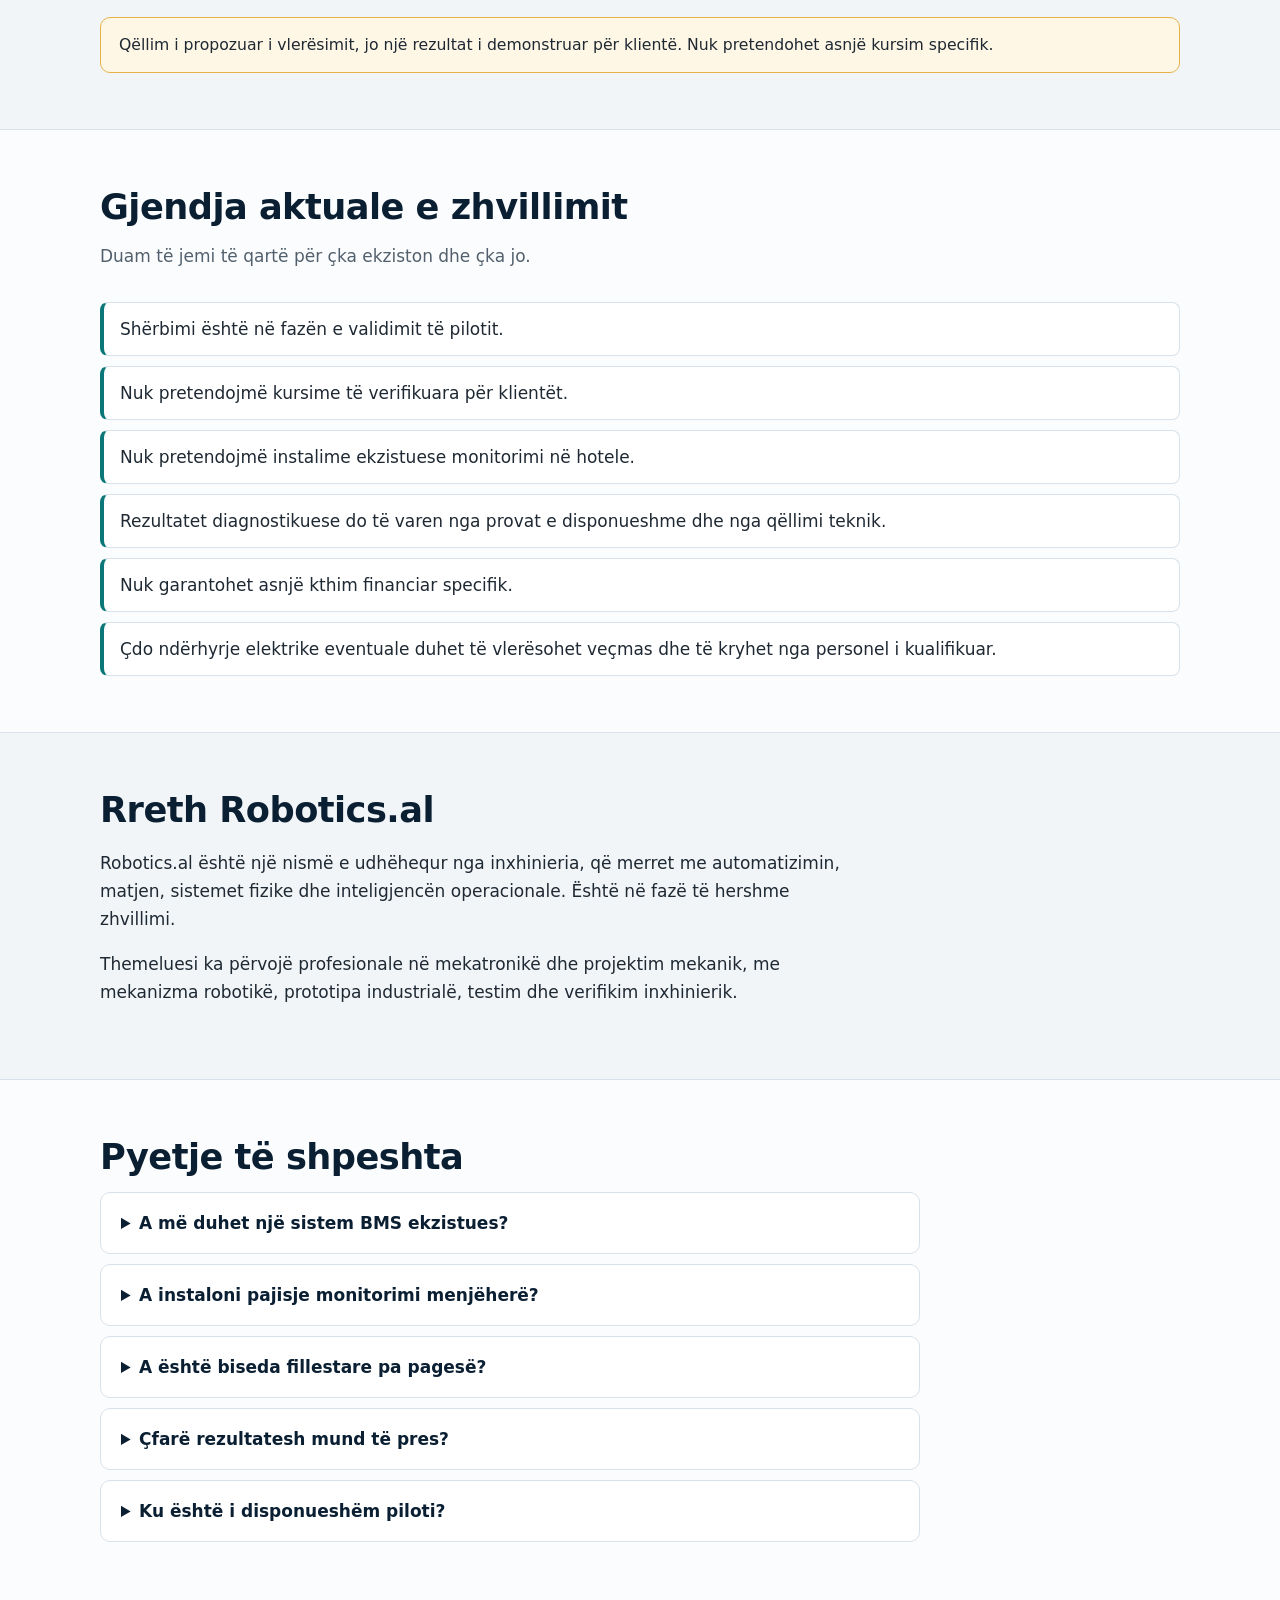
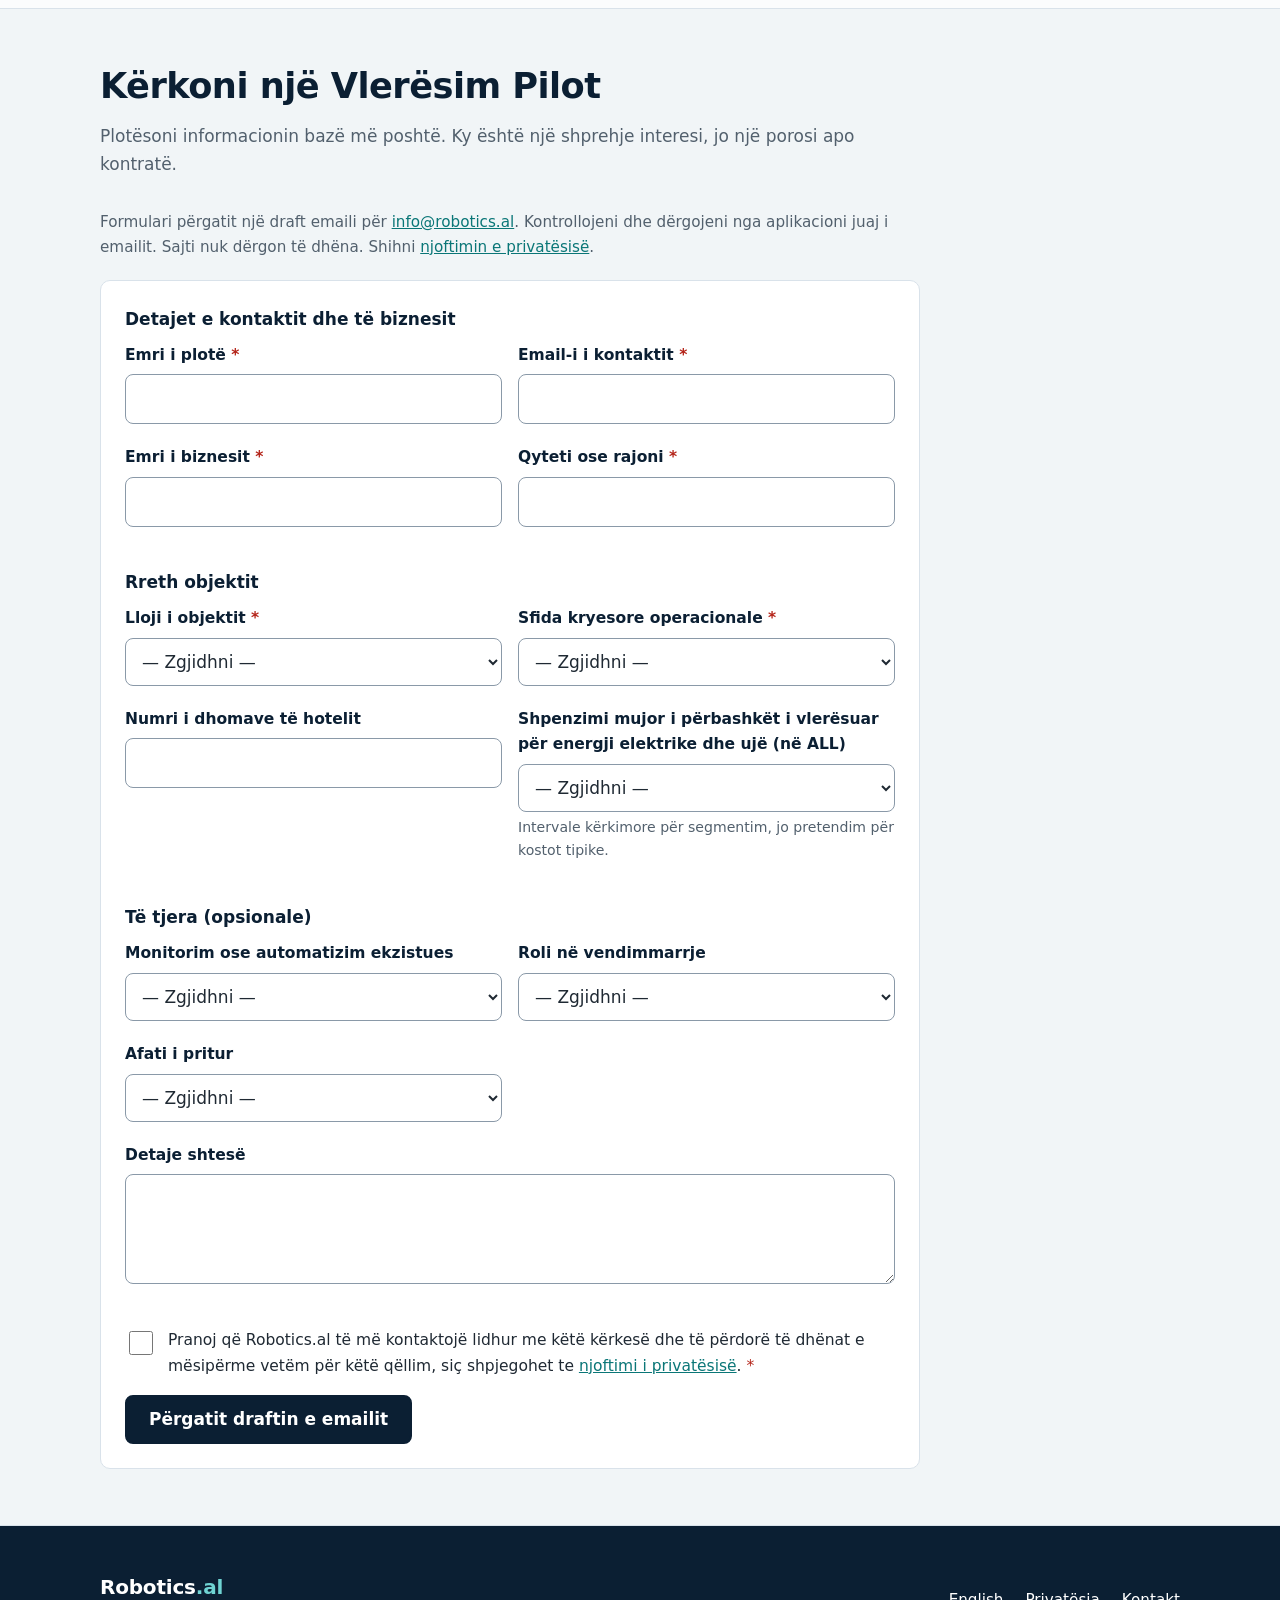
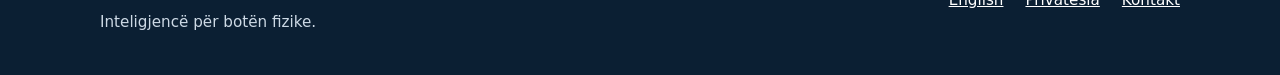
==== commit 3768e11a: "Host bilingual Robotics.al site on GitHub Pages with local email drafts" ====
--- a/public/index.html
+++ b/public/index.html
@@ -5,17 +5,17 @@
 <meta name="viewport" content="width=device-width, initial-scale=1">
 <title>Robotics.al — Inteligjencë operacionale për hotele dhe objekte biznesi | Pilot në zhvillim</title>
 <meta name="description" content="Robotics.al po zhvillon një qasje inxhinierike për të identifikuar mundësi përmirësimi në funksionimin e pajisjeve në hotele dhe objekte biznesi në Shqipëri. Pilot në zhvillim; po pranojmë shprehje interesi.">
-<link rel="canonical" href="https://robotics.al/">
-<link rel="alternate" hreflang="sq" href="https://robotics.al/">
-<link rel="alternate" hreflang="en" href="https://robotics.al/en/">
-<link rel="alternate" hreflang="x-default" href="https://robotics.al/">
+<link rel="canonical" href="https://roboticsal.github.io/robotics-al-site/">
+<link rel="alternate" hreflang="sq" href="https://roboticsal.github.io/robotics-al-site/">
+<link rel="alternate" hreflang="en" href="https://roboticsal.github.io/robotics-al-site/en/">
+<link rel="alternate" hreflang="x-default" href="https://roboticsal.github.io/robotics-al-site/">
 <meta property="og:type" content="website">
 <meta property="og:site_name" content="Robotics.al">
 <meta property="og:title" content="Robotics.al — Inteligjencë operacionale për hotele dhe objekte biznesi | Pilot në zhvillim">
 <meta property="og:description" content="Robotics.al po zhvillon një qasje inxhinierike për të identifikuar mundësi përmirësimi në funksionimin e pajisjeve në hotele dhe objekte biznesi në Shqipëri. Pilot në zhvillim; po pranojmë shprehje interesi.">
-<meta property="og:url" content="https://robotics.al/">
+<meta property="og:url" content="https://roboticsal.github.io/robotics-al-site/">
 <meta property="og:locale" content="sq_AL">
-<meta property="og:image" content="https://robotics.al/assets/img/og-sq.png">
+<meta property="og:image" content="https://roboticsal.github.io/robotics-al-site/assets/img/og-sq.png">
 <meta property="og:image:width" content="1200">
 <meta property="og:image:height" content="630">
 <meta property="og:image:alt" content="Çdo pajisje ka koston e saj. A e dini sa? Robotics.al">
@@ -60,9 +60,9 @@
 <section id="status"><div class="wrap"><h2>Gjendja aktuale e zhvillimit</h2><p class="intro">Duam të jemi të qartë për çka ekziston dhe çka jo.</p><ul class="status"><li>Shërbimi është në fazën e validimit të pilotit.</li><li>Nuk pretendojmë kursime të verifikuara për klientët.</li><li>Nuk pretendojmë instalime ekzistuese monitorimi në hotele.</li><li>Rezultatet diagnostikuese do të varen nga provat e disponueshme dhe nga qëllimi teknik.</li><li>Nuk garantohet asnjë kthim financiar specifik.</li><li>Çdo ndërhyrje elektrike eventuale duhet të vlerësohet veçmas dhe të kryhet nga personel i kualifikuar.</li></ul></div></section>
 <section id="about" class="alt"><div class="wrap"><h2>Rreth Robotics.al</h2><div class="measure"><p>Robotics.al është një nismë e udhëhequr nga inxhinieria, që merret me automatizimin, matjen, sistemet fizike dhe inteligjencën operacionale. Është në fazë të hershme zhvillimi.</p><p>Themeluesi ka përvojë profesionale në mekatronikë dhe projektim mekanik, me mekanizma robotikë, prototipa industrialë, testim dhe verifikim inxhinierik.</p></div></div></section>
 <section id="faq"><div class="wrap"><h2>Pyetje të shpeshta</h2><div class="measure-wide"><details><summary>A më duhet një sistem BMS ekzistues?</summary><p>Jo. Një BMS ose matës ekzistues mund të ndihmojë, por nuk është kusht. Pika e nisjes është një bisedë mbi të dhënat që keni tashmë, si faturat, lista e pajisjeve dhe regjistrat e mirëmbajtjes.</p></details><details><summary>A instaloni pajisje monitorimi menjëherë?</summary><p>Jo. Fillojmë me një vlerësim. Monitorimi propozohet vetëm aty ku justifikohet dhe bie dakord me shkrim. Çdo punë elektrike vlerësohet veçmas dhe kryhet nga personel i kualifikuar.</p></details><details><summary>A është biseda fillestare pa pagesë?</summary><p>Po, biseda fillestare e përshtatshmërisë është pa pagesë dhe pa detyrim. Një vlerësim teknik ose pilot, nëse bihet dakord, do të ketë kosto që përcaktohet paraprakisht.</p></details><details><summary>Çfarë rezultatesh mund të pres?</summary><p>Nuk premtojmë kursime. Pilot mund të nxjerrë vëzhgime dhe mundësi përmirësimi, ose të konkludojë se ka pak për t’u përmirësuar. Rezultati varet nga provat e disponueshme dhe nga qëllimi i rënë dakord.</p></details><details><summary>Ku është i disponueshëm piloti?</summary><p>Fokusi ynë është te objektet në Shqipëri. Disponueshmëria sipas qytetit ose rajonit do të konfirmohet në bisedën fillestare.</p></details></div></div></section>
-<section id="contact" class="alt"><div class="wrap"><h2>Kërkoni një Vlerësim Pilot</h2><p class="intro">Plotësoni informacionin bazë më poshtë. Ky është një shprehje interesi, jo një porosi apo kontratë.</p><p class="mailnote"><strong>Si funksionon formulari:</strong> kur shtypni “Dërgo kërkesën”, përgjigjet tuaja dërgohen te ne përmes shërbimit të formularëve të ofruesit të hostimit. Shihni <a href="privacy/">njoftimin e privatësisë</a> për detajet. Kërkesa është shprehje interesi, jo kontratë.</p><form id="enquiry-form" class="form" name="pilot-enquiry" method="POST" action="thank-you/" data-netlify="true" netlify-honeypot="bot-field" data-err-required="Kjo fushë është e detyrueshme." data-err-email="Shkruani një adresë emaili të vlefshme." data-err-summary="Ju lutemi korrigjoni fushat e shënuara." data-sending="Po dërgohet…" data-success="Faleminderit. Kërkesa juaj u pranua. Do t’ju kontaktojmë për të diskutuar përshtatshmërinë e pilotit." data-err-send="Kërkesa nuk u dërgua. Ju lutemi provoni përsëri pas pak. Të dhënat tuaja janë ruajtur në formular." data-send="Dërgo kërkesën">
-<input type="hidden" name="form-name" value="pilot-enquiry"><input type="hidden" name="language" value="sq">
-<p class="hp" hidden><label>Do not fill this out: <input name="bot-field" tabindex="-1" autocomplete="off"></label></p>
+<section id="contact" class="alt"><div class="wrap"><h2>Kërkoni një Vlerësim Pilot</h2><p class="intro">Plotësoni informacionin bazë më poshtë. Ky është një shprehje interesi, jo një porosi apo kontratë.</p><p class="mailnote">Formulari përgatit një draft emaili për <a href="mailto:info@robotics.al">info@robotics.al</a>. Kontrollojeni dhe dërgojeni nga aplikacioni juaj i emailit. Sajti nuk dërgon të dhëna. Shihni <a href="privacy/">njoftimin e privatësisë</a>.</p><form id="enquiry-form" class="form" name="pilot-enquiry" data-err-required="Kjo fushë është e detyrueshme." data-err-email="Shkruani një adresë emaili të vlefshme." data-err-summary="Ju lutemi korrigjoni fushat e shënuara.">
+<input type="hidden" name="language" value="sq">
+
 <fieldset><legend>Detajet e kontaktit dhe të biznesit</legend>
 <div class="row two"><div class="field"><label for="f-name">Emri i plotë <span class="req" aria-hidden="true">*</span></label><input id="f-name" name="name" type="text" required aria-required="true" aria-describedby="err-f-name" autocomplete="name"><p class="error" id="err-f-name" role="alert"></p></div><div class="field"><label for="f-email">Email-i i kontaktit <span class="req" aria-hidden="true">*</span></label><input id="f-email" name="email" type="email" required aria-required="true" aria-describedby="err-f-email" autocomplete="email" inputmode="email"><p class="error" id="err-f-email" role="alert"></p></div></div>
 <div class="row two"><div class="field"><label for="f-biz">Emri i biznesit <span class="req" aria-hidden="true">*</span></label><input id="f-biz" name="business" type="text" required aria-required="true" aria-describedby="err-f-biz" autocomplete="organization"><p class="error" id="err-f-biz" role="alert"></p></div><div class="field"><label for="f-city">Qyteti ose rajoni <span class="req" aria-hidden="true">*</span></label><input id="f-city" name="city" type="text" required aria-required="true" aria-describedby="err-f-city" ><p class="error" id="err-f-city" role="alert"></p></div></div>
@@ -77,9 +77,9 @@
 <div class="field"><label for="f-more">Detaje shtesë</label><textarea id="f-more" name="details" aria-describedby="err-f-more"></textarea><p class="error" id="err-f-more" role="alert"></p></div>
 </fieldset>
 <div class="field"><div class="check"><input id="f-consent" name="consent" type="checkbox" value="yes" required aria-required="true" aria-describedby="err-f-consent"><label for="f-consent">Pranoj që Robotics.al të më kontaktojë lidhur me këtë kërkesë dhe të përdorë të dhënat e mësipërme vetëm për këtë qëllim, siç shpjegohet te <a href="privacy/">njoftimi i privatësisë</a>. <span class="req" aria-hidden="true">*</span></label></div><p class="error" id="err-f-consent" role="alert"></p></div>
-<div class="form-actions"><button class="btn btn-primary" type="submit" id="send-btn">Dërgo kërkesën</button></div>
+<div class="form-actions"><button class="btn btn-primary" type="button" id="send-btn">Përgatit draftin e emailit</button></div>
 <div id="form-status" class="status-msg" role="status" aria-live="polite" tabindex="-1"></div>
-</form></div></section>
+</form><section id="email-preview" class="preview" hidden aria-labelledby="draft-heading"><h3 id="draft-heading">Kontrolloni kërkesën tuaj</h3><label for="email-body">Drafti i emailit</label><textarea id="email-body" readonly></textarea><div class="form-actions"><a id="open-email" class="btn btn-primary" href="mailto:info@robotics.al">Hap aplikacionin e emailit</a><button id="copy-email" class="btn btn-secondary" type="button">Kopjo draftin</button></div><p>Nëse aplikacioni nuk hapet ose mesazhi është shumë i gjatë, kopjoni draftin dhe dërgojeni te <a href="mailto:info@robotics.al">info@robotics.al</a>.</p></section><noscript><p>Për një kërkesë, shkruani direkt te info@robotics.al. Ndihmësi i draftit kërkon JavaScript.</p></noscript></div></section>
 </main>
 <script src="assets/js/site.js" defer></script>
 <footer><div class="wrap foot">
--- a/public/assets/css/styles.css
+++ b/public/assets/css/styles.css
@@ -135,3 +135,8 @@
 .hp{display:none!important}
 .status-msg.ok{background:#e6f4ea;border-color:#8fcca0}
 .status-msg:focus{outline:3px solid #f5a623}
+
+.prose{padding-left:20px;padding-right:20px}
+[hidden]{display:none!important}
+#email-preview{max-width:820px;padding:24px 0}
+#email-body{min-height:260px}
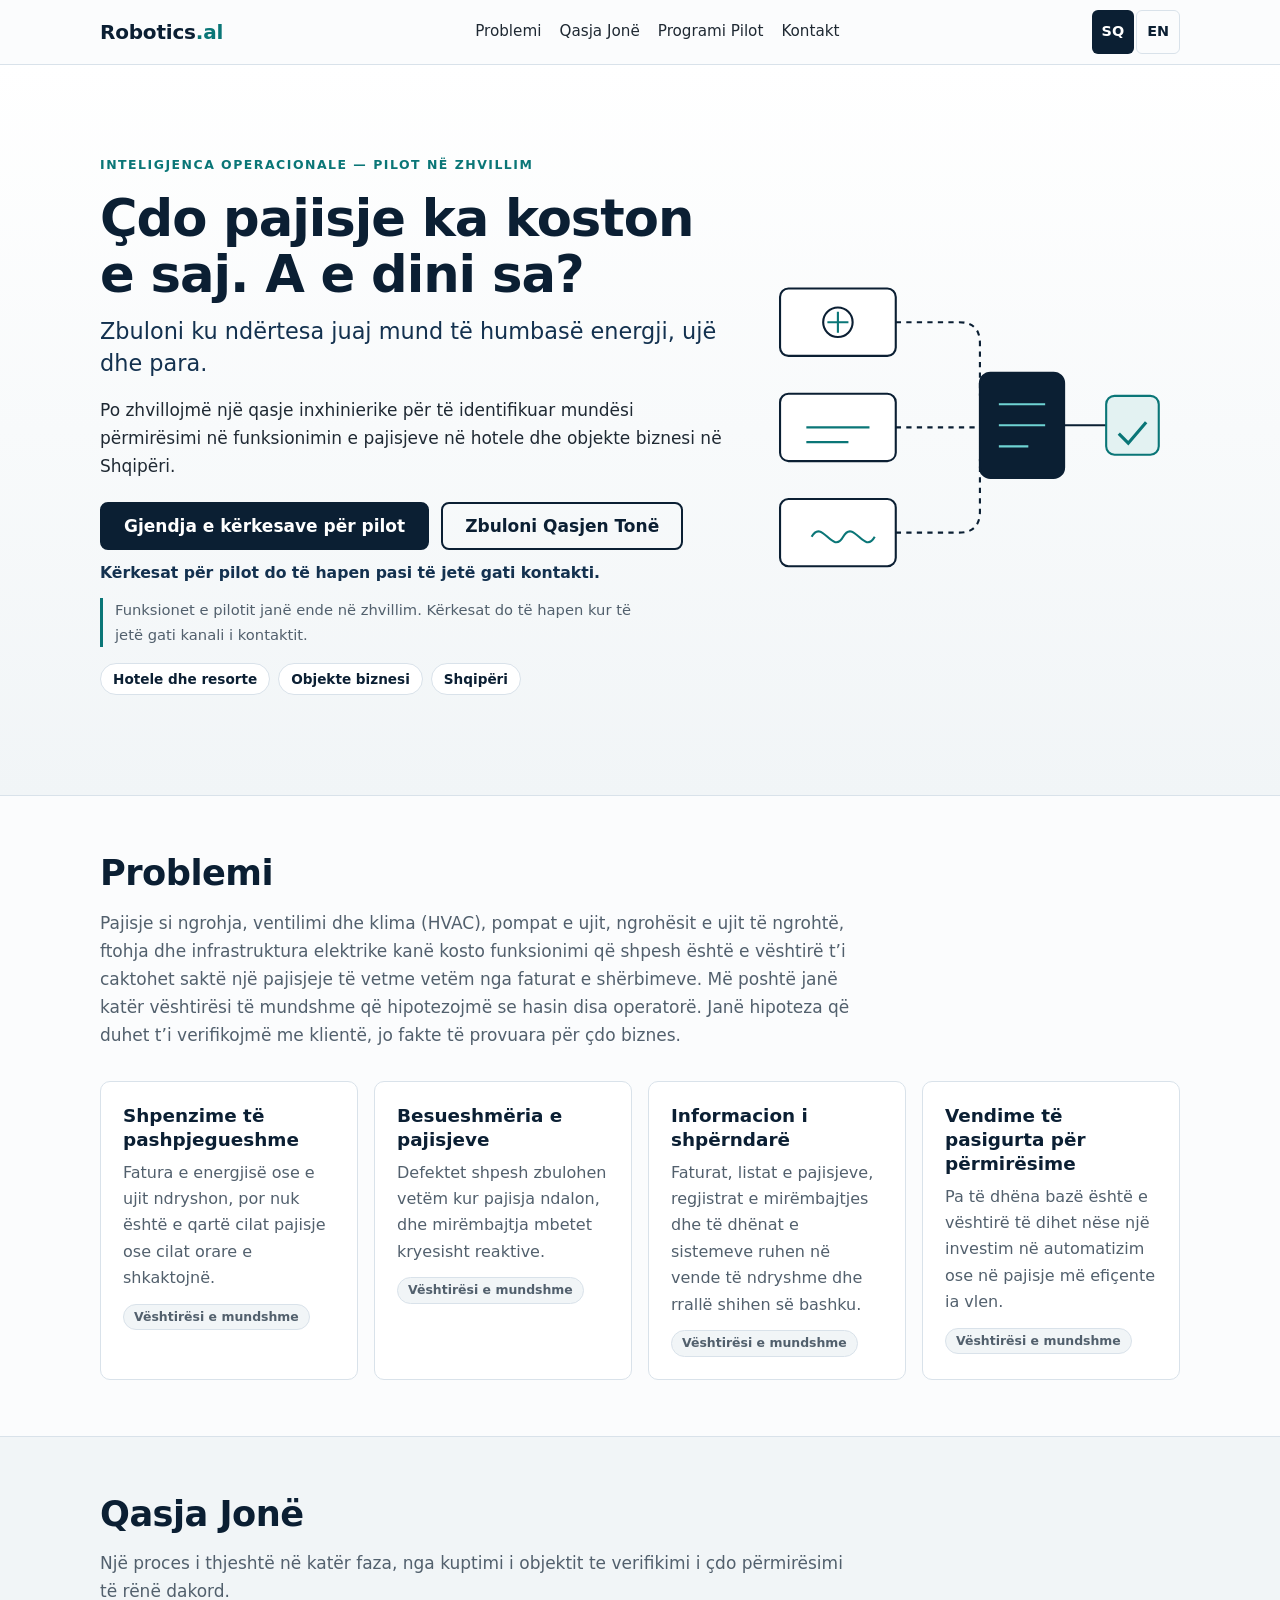
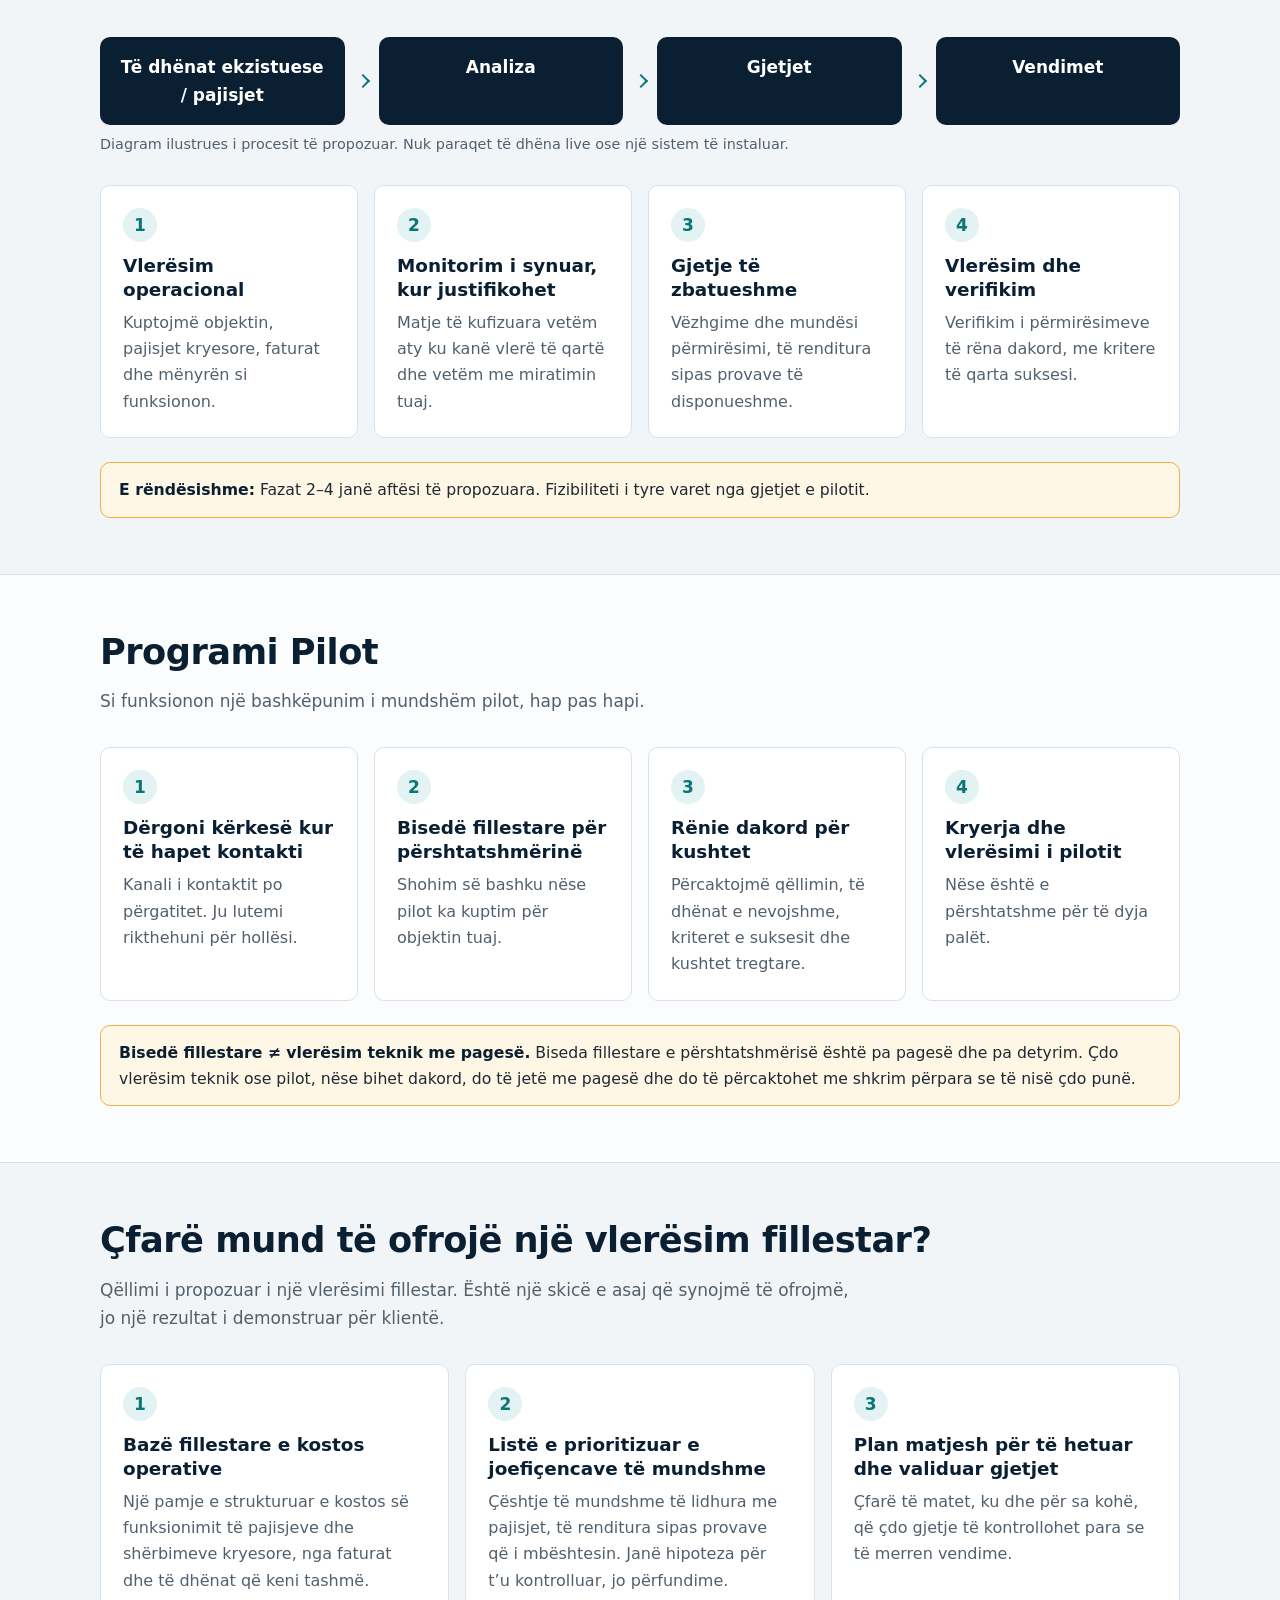
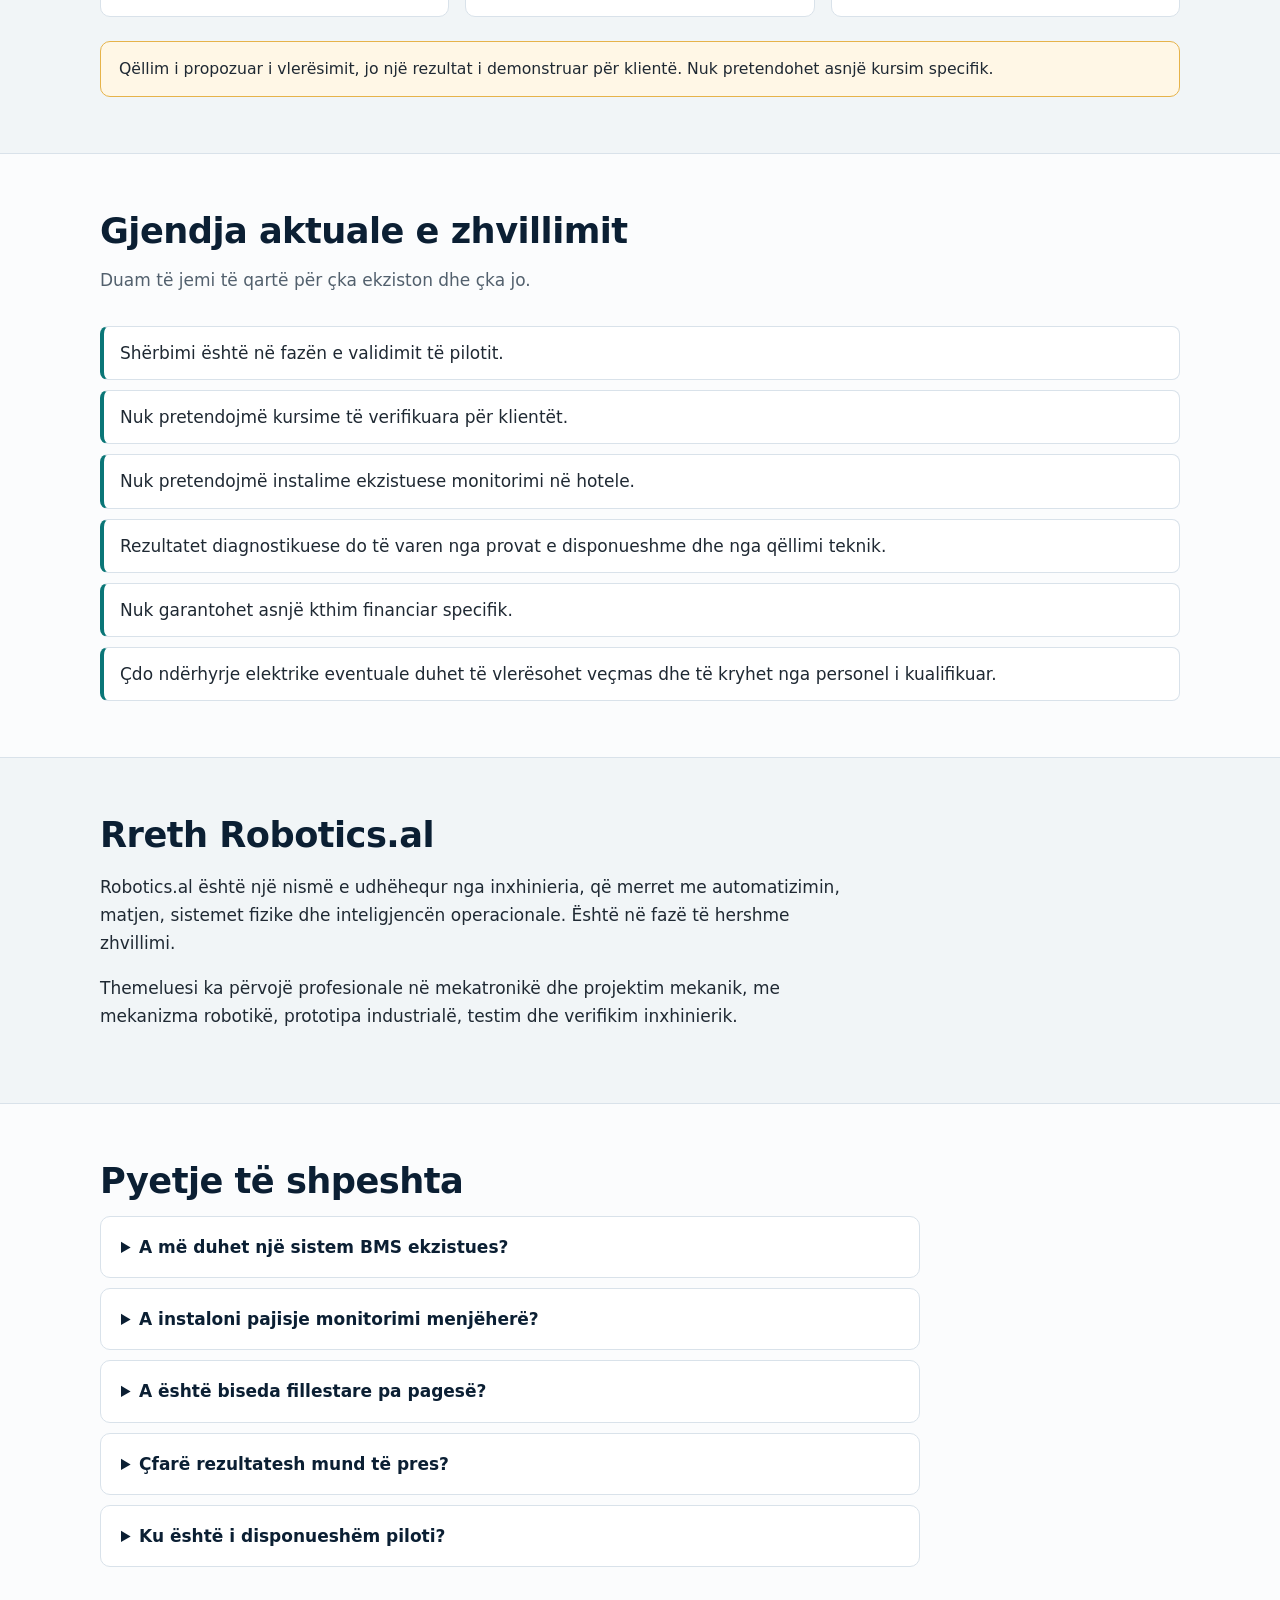
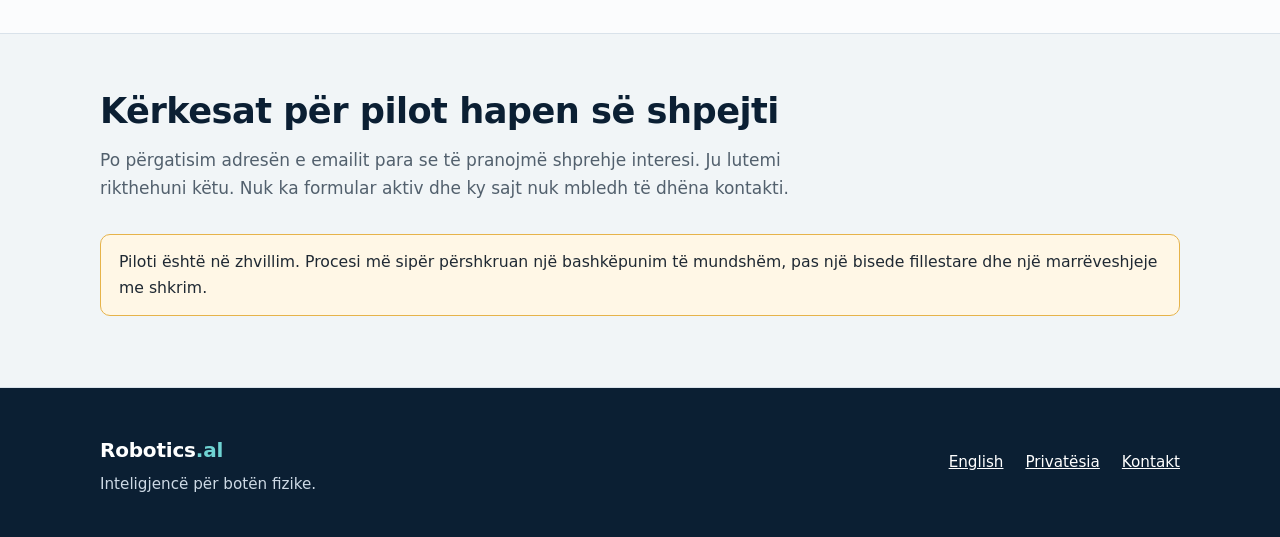
==== commit 393f3d10: "Prepare robotics.al domain and pause enquiries until mailbox is ready" ====
--- a/public/index.html
+++ b/public/index.html
@@ -4,18 +4,18 @@
 <meta charset="utf-8">
 <meta name="viewport" content="width=device-width, initial-scale=1">
 <title>Robotics.al — Inteligjencë operacionale për hotele dhe objekte biznesi | Pilot në zhvillim</title>
-<meta name="description" content="Robotics.al po zhvillon një qasje inxhinierike për të identifikuar mundësi përmirësimi në funksionimin e pajisjeve në hotele dhe objekte biznesi në Shqipëri. Pilot në zhvillim; po pranojmë shprehje interesi.">
-<link rel="canonical" href="https://roboticsal.github.io/robotics-al-site/">
-<link rel="alternate" hreflang="sq" href="https://roboticsal.github.io/robotics-al-site/">
-<link rel="alternate" hreflang="en" href="https://roboticsal.github.io/robotics-al-site/en/">
-<link rel="alternate" hreflang="x-default" href="https://roboticsal.github.io/robotics-al-site/">
+<meta name="description" content="Robotics.al po zhvillon një qasje inxhinierike për të identifikuar mundësi përmirësimi në funksionimin e pajisjeve në hotele dhe objekte biznesi në Shqipëri. Pilot në zhvillim; kërkesat do të hapen kur të jetë gati kanali i kontaktit.">
+<link rel="canonical" href="https://robotics.al/">
+<link rel="alternate" hreflang="sq" href="https://robotics.al/">
+<link rel="alternate" hreflang="en" href="https://robotics.al/en/">
+<link rel="alternate" hreflang="x-default" href="https://robotics.al/">
 <meta property="og:type" content="website">
 <meta property="og:site_name" content="Robotics.al">
 <meta property="og:title" content="Robotics.al — Inteligjencë operacionale për hotele dhe objekte biznesi | Pilot në zhvillim">
-<meta property="og:description" content="Robotics.al po zhvillon një qasje inxhinierike për të identifikuar mundësi përmirësimi në funksionimin e pajisjeve në hotele dhe objekte biznesi në Shqipëri. Pilot në zhvillim; po pranojmë shprehje interesi.">
-<meta property="og:url" content="https://roboticsal.github.io/robotics-al-site/">
+<meta property="og:description" content="Robotics.al po zhvillon një qasje inxhinierike për të identifikuar mundësi përmirësimi në funksionimin e pajisjeve në hotele dhe objekte biznesi në Shqipëri. Pilot në zhvillim; kërkesat do të hapen kur të jetë gati kanali i kontaktit.">
+<meta property="og:url" content="https://robotics.al/">
 <meta property="og:locale" content="sq_AL">
-<meta property="og:image" content="https://roboticsal.github.io/robotics-al-site/assets/img/og-sq.png">
+<meta property="og:image" content="https://robotics.al/assets/img/og-sq.png">
 <meta property="og:image:width" content="1200">
 <meta property="og:image:height" content="630">
 <meta property="og:image:alt" content="Çdo pajisje ka koston e saj. A e dini sa? Robotics.al">
@@ -38,9 +38,9 @@
 <h1>Çdo pajisje ka koston e saj. A e dini sa?</h1>
 <p class="lead">Zbuloni ku ndërtesa juaj mund të humbasë energji, ujë dhe para.</p>
 <p>Po zhvillojmë një qasje inxhinierike për të identifikuar mundësi përmirësimi në funksionimin e pajisjeve në hotele dhe objekte biznesi në Shqipëri.</p>
-<div class="cta"><a class="btn btn-primary" href="#contact">Kërkoni një Vlerësim Pilot</a><a class="btn btn-secondary" href="#approach">Zbuloni Qasjen Tonë</a></div>
-<p class="micro">Kërkoni një bisedë fillestare për pilotin. Pa detyrim.</p>
-<p class="disclosure">Po pranojmë shprehje interesi. Funksionet e pilotit janë ende në zhvillim.</p>
+<div class="cta"><a class="btn btn-primary" href="#contact">Gjendja e kërkesave për pilot</a><a class="btn btn-secondary" href="#approach">Zbuloni Qasjen Tonë</a></div>
+<p class="micro">Kërkesat për pilot do të hapen pasi të jetë gati kontakti.</p>
+<p class="disclosure">Funksionet e pilotit janë ende në zhvillim. Kërkesat do të hapen kur të jetë gati kanali i kontaktit.</p>
 <ul class="audience"><li>Hotele dhe resorte</li><li>Objekte biznesi</li><li>Shqipëri</li></ul>
 </div><svg class="hero-art" viewBox="0 0 400 320" role="img" aria-label="Skemë ilustruese: pajisje të lidhura me analizë dhe vendime" xmlns="http://www.w3.org/2000/svg">
 <g fill="none" stroke="#0b1f33" stroke-width="2">
@@ -55,31 +55,12 @@
 <section id="approach" class="alt"><div class="wrap"><h2>Qasja Jonë</h2><p class="intro">Një proces i thjeshtë në katër faza, nga kuptimi i objektit te verifikimi i çdo përmirësimi të rënë dakord.</p>
 <ol class="flow" aria-label="Diagram ilustrues i procesit të propozuar. Nuk paraqet të dhëna live ose një sistem të instaluar."><li>Të dhënat ekzistuese / pajisjet</li><li>Analiza</li><li>Gjetjet</li><li>Vendimet</li></ol><p class="caption">Diagram ilustrues i procesit të propozuar. Nuk paraqet të dhëna live ose një sistem të instaluar.</p>
 <div class="grid cols-4 mt"><div class="card"><span class="num" aria-hidden="true">1</span><h3>Vlerësim operacional</h3><p>Kuptojmë objektin, pajisjet kryesore, faturat dhe mënyrën si funksionon.</p></div><div class="card"><span class="num" aria-hidden="true">2</span><h3>Monitorim i synuar, kur justifikohet</h3><p>Matje të kufizuara vetëm aty ku kanë vlerë të qartë dhe vetëm me miratimin tuaj.</p></div><div class="card"><span class="num" aria-hidden="true">3</span><h3>Gjetje të zbatueshme</h3><p>Vëzhgime dhe mundësi përmirësimi, të renditura sipas provave të disponueshme.</p></div><div class="card"><span class="num" aria-hidden="true">4</span><h3>Vlerësim dhe verifikim</h3><p>Verifikim i përmirësimeve të rëna dakord, me kritere të qarta suksesi.</p></div></div><div class="note"><strong>E rëndësishme:</strong> Fazat 2–4 janë aftësi të propozuara. Fizibiliteti i tyre varet nga gjetjet e pilotit.</div></div></section>
-<section id="pilot"><div class="wrap"><h2>Programi Pilot</h2><p class="intro">Si funksionon një bashkëpunim i mundshëm pilot, hap pas hapi.</p><div class="grid cols-4"><div class="card"><span class="num" aria-hidden="true">1</span><h3>Dërgoni informacion për objektin</h3><p>Plotësoni formularin më poshtë me të dhëna bazë.</p></div><div class="card"><span class="num" aria-hidden="true">2</span><h3>Bisedë fillestare për përshtatshmërinë</h3><p>Shohim së bashku nëse pilot ka kuptim për objektin tuaj.</p></div><div class="card"><span class="num" aria-hidden="true">3</span><h3>Rënie dakord për kushtet</h3><p>Përcaktojmë qëllimin, të dhënat e nevojshme, kriteret e suksesit dhe kushtet tregtare.</p></div><div class="card"><span class="num" aria-hidden="true">4</span><h3>Kryerja dhe vlerësimi i pilotit</h3><p>Nëse është e përshtatshme për të dyja palët.</p></div></div><div class="note"><strong>Bisedë fillestare ≠ vlerësim teknik me pagesë.</strong> Biseda fillestare e përshtatshmërisë është pa pagesë dhe pa detyrim. Çdo vlerësim teknik ose pilot, nëse bihet dakord, do të jetë me pagesë dhe do të përcaktohet me shkrim përpara se të nisë çdo punë.</div></div></section>
+<section id="pilot"><div class="wrap"><h2>Programi Pilot</h2><p class="intro">Si funksionon një bashkëpunim i mundshëm pilot, hap pas hapi.</p><div class="grid cols-4"><div class="card"><span class="num" aria-hidden="true">1</span><h3>Dërgoni kërkesë kur të hapet kontakti</h3><p>Kanali i kontaktit po përgatitet. Ju lutemi rikthehuni për hollësi.</p></div><div class="card"><span class="num" aria-hidden="true">2</span><h3>Bisedë fillestare për përshtatshmërinë</h3><p>Shohim së bashku nëse pilot ka kuptim për objektin tuaj.</p></div><div class="card"><span class="num" aria-hidden="true">3</span><h3>Rënie dakord për kushtet</h3><p>Përcaktojmë qëllimin, të dhënat e nevojshme, kriteret e suksesit dhe kushtet tregtare.</p></div><div class="card"><span class="num" aria-hidden="true">4</span><h3>Kryerja dhe vlerësimi i pilotit</h3><p>Nëse është e përshtatshme për të dyja palët.</p></div></div><div class="note"><strong>Bisedë fillestare ≠ vlerësim teknik me pagesë.</strong> Biseda fillestare e përshtatshmërisë është pa pagesë dhe pa detyrim. Çdo vlerësim teknik ose pilot, nëse bihet dakord, do të jetë me pagesë dhe do të përcaktohet me shkrim përpara se të nisë çdo punë.</div></div></section>
 <section id="assessment" class="alt"><div class="wrap"><h2>Çfarë mund të ofrojë një vlerësim fillestar?</h2><p class="intro">Qëllimi i propozuar i një vlerësimi fillestar. Është një skicë e asaj që synojmë të ofrojmë, jo një rezultat i demonstruar për klientë.</p><div class="grid cols-3"><div class="card"><span class="num" aria-hidden="true">1</span><h3>Bazë fillestare e kostos operative</h3><p>Një pamje e strukturuar e kostos së funksionimit të pajisjeve dhe shërbimeve kryesore, nga faturat dhe të dhënat që keni tashmë.</p></div><div class="card"><span class="num" aria-hidden="true">2</span><h3>Listë e prioritizuar e joefiçencave të mundshme</h3><p>Çështje të mundshme të lidhura me pajisjet, të renditura sipas provave që i mbështesin. Janë hipoteza për t’u kontrolluar, jo përfundime.</p></div><div class="card"><span class="num" aria-hidden="true">3</span><h3>Plan matjesh për të hetuar dhe validuar gjetjet</h3><p>Çfarë të matet, ku dhe për sa kohë, që çdo gjetje të kontrollohet para se të merren vendime.</p></div></div><div class="note">Qëllim i propozuar i vlerësimit, jo një rezultat i demonstruar për klientë. Nuk pretendohet asnjë kursim specifik.</div></div></section>
 <section id="status"><div class="wrap"><h2>Gjendja aktuale e zhvillimit</h2><p class="intro">Duam të jemi të qartë për çka ekziston dhe çka jo.</p><ul class="status"><li>Shërbimi është në fazën e validimit të pilotit.</li><li>Nuk pretendojmë kursime të verifikuara për klientët.</li><li>Nuk pretendojmë instalime ekzistuese monitorimi në hotele.</li><li>Rezultatet diagnostikuese do të varen nga provat e disponueshme dhe nga qëllimi teknik.</li><li>Nuk garantohet asnjë kthim financiar specifik.</li><li>Çdo ndërhyrje elektrike eventuale duhet të vlerësohet veçmas dhe të kryhet nga personel i kualifikuar.</li></ul></div></section>
 <section id="about" class="alt"><div class="wrap"><h2>Rreth Robotics.al</h2><div class="measure"><p>Robotics.al është një nismë e udhëhequr nga inxhinieria, që merret me automatizimin, matjen, sistemet fizike dhe inteligjencën operacionale. Është në fazë të hershme zhvillimi.</p><p>Themeluesi ka përvojë profesionale në mekatronikë dhe projektim mekanik, me mekanizma robotikë, prototipa industrialë, testim dhe verifikim inxhinierik.</p></div></div></section>
 <section id="faq"><div class="wrap"><h2>Pyetje të shpeshta</h2><div class="measure-wide"><details><summary>A më duhet një sistem BMS ekzistues?</summary><p>Jo. Një BMS ose matës ekzistues mund të ndihmojë, por nuk është kusht. Pika e nisjes është një bisedë mbi të dhënat që keni tashmë, si faturat, lista e pajisjeve dhe regjistrat e mirëmbajtjes.</p></details><details><summary>A instaloni pajisje monitorimi menjëherë?</summary><p>Jo. Fillojmë me një vlerësim. Monitorimi propozohet vetëm aty ku justifikohet dhe bie dakord me shkrim. Çdo punë elektrike vlerësohet veçmas dhe kryhet nga personel i kualifikuar.</p></details><details><summary>A është biseda fillestare pa pagesë?</summary><p>Po, biseda fillestare e përshtatshmërisë është pa pagesë dhe pa detyrim. Një vlerësim teknik ose pilot, nëse bihet dakord, do të ketë kosto që përcaktohet paraprakisht.</p></details><details><summary>Çfarë rezultatesh mund të pres?</summary><p>Nuk premtojmë kursime. Pilot mund të nxjerrë vëzhgime dhe mundësi përmirësimi, ose të konkludojë se ka pak për t’u përmirësuar. Rezultati varet nga provat e disponueshme dhe nga qëllimi i rënë dakord.</p></details><details><summary>Ku është i disponueshëm piloti?</summary><p>Fokusi ynë është te objektet në Shqipëri. Disponueshmëria sipas qytetit ose rajonit do të konfirmohet në bisedën fillestare.</p></details></div></div></section>
-<section id="contact" class="alt"><div class="wrap"><h2>Kërkoni një Vlerësim Pilot</h2><p class="intro">Plotësoni informacionin bazë më poshtë. Ky është një shprehje interesi, jo një porosi apo kontratë.</p><p class="mailnote">Formulari përgatit një draft emaili për <a href="mailto:info@robotics.al">info@robotics.al</a>. Kontrollojeni dhe dërgojeni nga aplikacioni juaj i emailit. Sajti nuk dërgon të dhëna. Shihni <a href="privacy/">njoftimin e privatësisë</a>.</p><form id="enquiry-form" class="form" name="pilot-enquiry" data-err-required="Kjo fushë është e detyrueshme." data-err-email="Shkruani një adresë emaili të vlefshme." data-err-summary="Ju lutemi korrigjoni fushat e shënuara.">
-<input type="hidden" name="language" value="sq">
-
-<fieldset><legend>Detajet e kontaktit dhe të biznesit</legend>
-<div class="row two"><div class="field"><label for="f-name">Emri i plotë <span class="req" aria-hidden="true">*</span></label><input id="f-name" name="name" type="text" required aria-required="true" aria-describedby="err-f-name" autocomplete="name"><p class="error" id="err-f-name" role="alert"></p></div><div class="field"><label for="f-email">Email-i i kontaktit <span class="req" aria-hidden="true">*</span></label><input id="f-email" name="email" type="email" required aria-required="true" aria-describedby="err-f-email" autocomplete="email" inputmode="email"><p class="error" id="err-f-email" role="alert"></p></div></div>
-<div class="row two"><div class="field"><label for="f-biz">Emri i biznesit <span class="req" aria-hidden="true">*</span></label><input id="f-biz" name="business" type="text" required aria-required="true" aria-describedby="err-f-biz" autocomplete="organization"><p class="error" id="err-f-biz" role="alert"></p></div><div class="field"><label for="f-city">Qyteti ose rajoni <span class="req" aria-hidden="true">*</span></label><input id="f-city" name="city" type="text" required aria-required="true" aria-describedby="err-f-city" ><p class="error" id="err-f-city" role="alert"></p></div></div>
-</fieldset>
-<fieldset><legend>Rreth objektit</legend>
-<div class="row two"><div class="field"><label for="f-type">Lloji i objektit <span class="req" aria-hidden="true">*</span></label><select id="f-type" name="facility_type" required aria-required="true" aria-describedby="err-f-type"><option value="">— Zgjidhni —</option><option value="hotel">Hotel ose resort</option><option value="guesthouse">Pension ose bujtinë</option><option value="commercial">Ndërtesë biznesi ose zyra</option><option value="retail">Qendër tregtare ose dyqan</option><option value="other">Tjetër</option></select><p class="error" id="err-f-type" role="alert"></p></div><div class="field"><label for="f-chal">Sfida kryesore operacionale <span class="req" aria-hidden="true">*</span></label><select id="f-chal" name="challenge" required aria-required="true" aria-describedby="err-f-chal"><option value="">— Zgjidhni —</option><option value="costs">Shpenzime të pashpjegueshme energjie ose uji</option><option value="maintenance">Defekte dhe mirëmbajtje e pajisjeve</option><option value="visibility">Mungesë dukshmërie mbi funksionimin e pajisjeve</option><option value="investment">Vlerësimi i investimeve në automatizim</option><option value="other">Tjetër</option></select><p class="error" id="err-f-chal" role="alert"></p></div></div>
-<div class="row two"><div class="field"><label for="f-rooms">Numri i dhomave të hotelit</label><input id="f-rooms" name="rooms" type="number" aria-describedby="err-f-rooms" min="0" max="5000" inputmode="numeric"><p class="error" id="err-f-rooms" role="alert"></p></div><div class="field"><label for="f-spend">Shpenzimi mujor i përbashkët i vlerësuar për energji elektrike dhe ujë (në ALL)</label><select id="f-spend" name="monthly_spend" aria-describedby="err-f-spend h-f-spend"><option value="">— Zgjidhni —</option><option value="lt100">Nën 100,000 ALL</option><option value="100-300">100,000–300,000 ALL</option><option value="300-700">300,000–700,000 ALL</option><option value="gt700">Mbi 700,000 ALL</option><option value="unknown">Nuk e di / preferoj të mos e them</option></select><p class="hint" id="h-f-spend">Intervale kërkimore për segmentim, jo pretendim për kostot tipike.</p><p class="error" id="err-f-spend" role="alert"></p></div></div>
-</fieldset>
-<fieldset><legend>Të tjera (opsionale)</legend>
-<div class="row two"><div class="field"><label for="f-mon">Monitorim ose automatizim ekzistues</label><select id="f-mon" name="monitoring" aria-describedby="err-f-mon"><option value="">— Zgjidhni —</option><option value="none">Asnjë</option><option value="bms">Sistem BMS</option><option value="some">Disa matës ose sensorë</option><option value="unsure">Nuk jam i sigurt</option></select><p class="error" id="err-f-mon" role="alert"></p></div><div class="field"><label for="f-role">Roli në vendimmarrje</label><select id="f-role" name="role" aria-describedby="err-f-role"><option value="">— Zgjidhni —</option><option value="owner">Pronar</option><option value="manager">Drejtues ose menaxher</option><option value="technical">Teknik ose mirëmbajtje</option><option value="other">Tjetër</option></select><p class="error" id="err-f-role" role="alert"></p></div></div>
-<div class="row two"><div class="field"><label for="f-time">Afati i pritur</label><select id="f-time" name="timeline" aria-describedby="err-f-time"><option value="">— Zgjidhni —</option><option value="explore">Vetëm po eksploroj</option><option value="3m">Brenda 3 muajve</option><option value="3-12m">3–12 muaj</option><option value="unsure">Nuk e di ende</option></select><p class="error" id="err-f-time" role="alert"></p></div><div></div></div>
-<div class="field"><label for="f-more">Detaje shtesë</label><textarea id="f-more" name="details" aria-describedby="err-f-more"></textarea><p class="error" id="err-f-more" role="alert"></p></div>
-</fieldset>
-<div class="field"><div class="check"><input id="f-consent" name="consent" type="checkbox" value="yes" required aria-required="true" aria-describedby="err-f-consent"><label for="f-consent">Pranoj që Robotics.al të më kontaktojë lidhur me këtë kërkesë dhe të përdorë të dhënat e mësipërme vetëm për këtë qëllim, siç shpjegohet te <a href="privacy/">njoftimi i privatësisë</a>. <span class="req" aria-hidden="true">*</span></label></div><p class="error" id="err-f-consent" role="alert"></p></div>
-<div class="form-actions"><button class="btn btn-primary" type="button" id="send-btn">Përgatit draftin e emailit</button></div>
-<div id="form-status" class="status-msg" role="status" aria-live="polite" tabindex="-1"></div>
-</form><section id="email-preview" class="preview" hidden aria-labelledby="draft-heading"><h3 id="draft-heading">Kontrolloni kërkesën tuaj</h3><label for="email-body">Drafti i emailit</label><textarea id="email-body" readonly></textarea><div class="form-actions"><a id="open-email" class="btn btn-primary" href="mailto:info@robotics.al">Hap aplikacionin e emailit</a><button id="copy-email" class="btn btn-secondary" type="button">Kopjo draftin</button></div><p>Nëse aplikacioni nuk hapet ose mesazhi është shumë i gjatë, kopjoni draftin dhe dërgojeni te <a href="mailto:info@robotics.al">info@robotics.al</a>.</p></section><noscript><p>Për një kërkesë, shkruani direkt te info@robotics.al. Ndihmësi i draftit kërkon JavaScript.</p></noscript></div></section>
+<section id="contact" class="alt"><div class="wrap"><h2>Kërkesat për pilot hapen së shpejti</h2><p class="intro">Po përgatisim adresën e emailit para se të pranojmë shprehje interesi. Ju lutemi rikthehuni këtu. Nuk ka formular aktiv dhe ky sajt nuk mbledh të dhëna kontakti.</p><p class="note">Piloti është në zhvillim. Procesi më sipër përshkruan një bashkëpunim të mundshëm, pas një bisede fillestare dhe një marrëveshjeje me shkrim.</p></div></section>
 </main>
 <script src="assets/js/site.js" defer></script>
 <footer><div class="wrap foot">
